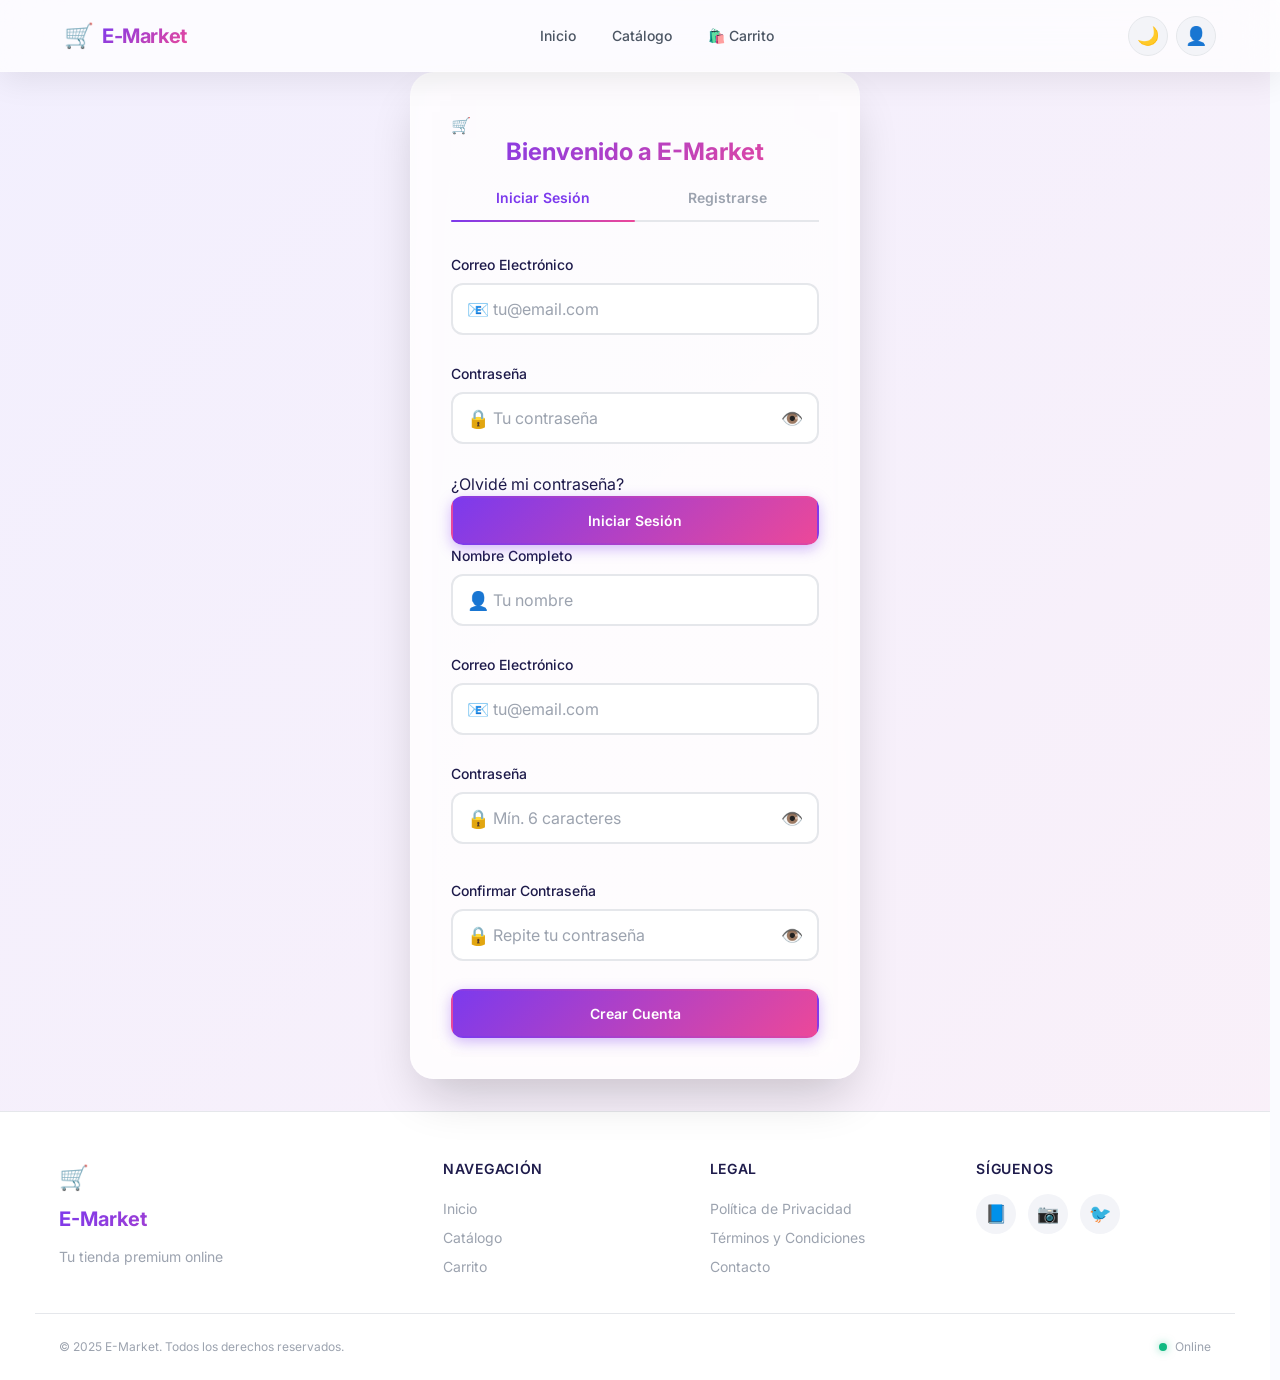
==== pages/admin-dashboard.html @ 81a41d8e "primer commit" ====
<!DOCTYPE html>
<html lang="es" data-theme="light">
<head>
  <meta charset="UTF-8">
  <meta name="viewport" content="width=device-width, initial-scale=1.0">
  <meta name="color-scheme" content="light dark">
  <title>Dashboard — Admin E-Market</title>
  <meta name="description" content="Panel de administración E-Market">
  <link rel="preconnect" href="https://fonts.googleapis.com">
  <link rel="preconnect" href="https://fonts.gstatic.com" crossorigin>
  <link href="https://fonts.googleapis.com/css2?family=Inter:wght@400;500;600;700&display=swap" rel="stylesheet">
  <link rel="stylesheet" href="../css/variables.css">
  <link rel="stylesheet" href="../css/reset.css">
  <link rel="stylesheet" href="../css/layout.css">
  <link rel="stylesheet" href="../css/components.css">
  <link rel="stylesheet" href="../css/pages.css">
  <script>
    {
      const t = localStorage.getItem('emarket_theme');
      if (t) document.documentElement.setAttribute('data-theme', t);
      else if (window.matchMedia('(prefers-color-scheme: dark)').matches)
        document.documentElement.setAttribute('data-theme', 'dark');
    }
  </script>
</head>
<body>
  <div class="admin-layout">
    <!-- Sidebar -->
    <aside class="admin-sidebar" id="admin-sidebar">
      <div class="admin-sidebar-brand">
        <a href="../index.html">
          <span class="brand-icon">🛒</span>
          <span class="brand-text">E-Market</span>
        </a>
        <span class="badge badge-admin">Admin</span>
      </div>
      <nav class="admin-nav">
        <a href="admin-dashboard.html" class="admin-nav-link admin-nav-active" id="nav-dashboard">
          📊 <span>Dashboard</span>
        </a>
        <a href="admin-products.html" class="admin-nav-link" id="nav-products">
          📦 <span>Productos</span>
        </a>
        <a href="admin-sales.html" class="admin-nav-link" id="nav-sales">
          💰 <span>Ventas</span>
        </a>
      </nav>
      <div class="admin-sidebar-footer">
        <a href="../index.html" class="admin-nav-link">🏠 <span>Ir a Tienda</span></a>
        <button class="admin-nav-link" id="admin-logout">🚪 <span>Cerrar Sesión</span></button>
      </div>
    </aside>

    <!-- Main -->
    <main class="admin-main">
      <header class="admin-header">
        <button class="mobile-menu-btn" id="admin-menu-btn">☰</button>
        <h1 class="admin-title">Dashboard</h1>
        <div class="admin-user">
          <span id="admin-name"></span>
          <button class="theme-toggle" id="theme-toggle"><span class="theme-icon">🌙</span></button>
        </div>
      </header>

      <div class="admin-content">
        <!-- Metrics Grid -->
        <div class="admin-grid animate-fade-in">
          <div class="admin-card admin-card-purple">
            <div class="admin-card-icon">💰</div>
            <div class="admin-card-value" id="metric-revenue">$0.00</div>
            <div class="admin-card-label">Total Ingresos</div>
          </div>
          <div class="admin-card admin-card-pink">
            <div class="admin-card-icon">📦</div>
            <div class="admin-card-value" id="metric-products">0</div>
            <div class="admin-card-label">Total Productos</div>
          </div>
          <div class="admin-card admin-card-cyan">
            <div class="admin-card-icon">👥</div>
            <div class="admin-card-value" id="metric-users">0</div>
            <div class="admin-card-label">Usuarios Registrados</div>
          </div>
          <div class="admin-card admin-card-green">
            <div class="admin-card-icon">🟢</div>
            <div class="admin-card-value" id="metric-active">0</div>
            <div class="admin-card-label">Usuarios Activos</div>
          </div>
        </div>

        <!-- Charts -->
        <div class="admin-charts animate-slide-up stagger-2">
          <div class="card chart-container">
            <h3>🏆 Top 3 Productos Más Vendidos</h3>
            <canvas id="top-products-chart" width="500" height="300"></canvas>
            <p class="chart-empty" id="chart-empty-1" style="display:none">No hay ventas registradas aún</p>
          </div>
          <div class="card chart-container">
            <h3>📊 Ventas por Estado</h3>
            <canvas id="sales-status-chart" width="500" height="300"></canvas>
            <p class="chart-empty" id="chart-empty-2" style="display:none">No hay ventas registradas aún</p>
          </div>
        </div>

        <!-- Recent Orders -->
        <div class="card animate-slide-up stagger-3" style="margin-top:1.5rem">
          <h3 style="margin-bottom:1rem">📋 Últimas Órdenes</h3>
          <div class="table-container">
            <table class="table" id="recent-orders-table">
              <thead>
                <tr>
                  <th>ID Orden</th>
                  <th>Cliente</th>
                  <th>Fecha</th>
                  <th>Total</th>
                  <th>Estado</th>
                </tr>
              </thead>
              <tbody id="recent-orders-body">
              </tbody>
            </table>
          </div>
          <p class="empty-state" id="no-orders" style="display:none">No hay órdenes registradas</p>
        </div>
      </div>
    </main>
  </div>

  <div class="toast-container" id="toast-container"></div>

  <script type="module">
    import { protectRoute, getCurrentUser, logout } from '../js/auth.js';
    import { initTheme } from '../js/theme.js';
    import { Store } from '../js/store.js';
    import { getSalesMetrics, getTopProducts, renderBarChart } from '../js/admin.js';
    import { formatCurrency, formatDate } from '../js/utils.js';

    protectRoute('admin');
    initTheme();

    const user = getCurrentUser();
    document.getElementById('admin-name').textContent = user?.name || 'Admin';

    // Logout
    document.getElementById('admin-logout').addEventListener('click', () => {
      logout();
      window.location.href = '../index.html';
    });

    // Mobile sidebar toggle
    document.getElementById('admin-menu-btn').addEventListener('click', () => {
      document.getElementById('admin-sidebar').classList.toggle('sidebar-open');
    });

    // Load metrics
    const metrics = getSalesMetrics();
    document.getElementById('metric-revenue').textContent = formatCurrency(metrics.totalRevenue);
    document.getElementById('metric-products').textContent = metrics.totalProducts;
    document.getElementById('metric-users').textContent = metrics.totalUsers;
    document.getElementById('metric-active').textContent = metrics.activeUsers;

    // Charts
    const topProducts = getTopProducts(3);
    if (topProducts.length > 0) {
      renderBarChart('top-products-chart',
        topProducts.map((p, i) => ({
          label: p.title ? p.title.substring(0, 18) + '...' : 'Producto',
          value: p.quantity || 0,
          color: ['#7c3aed', '#ec4899', '#06b6d4'][i] || '#7c3aed'
        })),
        { title: 'Unidades Vendidas' }
      );
    } else {
      document.getElementById('top-products-chart').style.display = 'none';
      document.getElementById('chart-empty-1').style.display = 'block';
    }

    // Sales by status chart
    const orders = Store.getOrders();
    if (orders.length > 0) {
      const statusCounts = { Pendiente: 0, Enviado: 0, Entregado: 0 };
      orders.forEach(o => { if (statusCounts[o.status] !== undefined) statusCounts[o.status]++; });
      renderBarChart('sales-status-chart',
        [
          { label: 'Pendiente', value: statusCounts.Pendiente, color: '#f59e0b' },
          { label: 'Enviado', value: statusCounts.Enviado, color: '#06b6d4' },
          { label: 'Entregado', value: statusCounts.Entregado, color: '#10b981' }
        ],
        { title: 'Cantidad de Órdenes' }
      );
    } else {
      document.getElementById('sales-status-chart').style.display = 'none';
      document.getElementById('chart-empty-2').style.display = 'block';
    }

    // Recent orders table
    const recentOrders = [...orders].sort((a, b) => new Date(b.createdAt) - new Date(a.createdAt)).slice(0, 5);
    const tbody = document.getElementById('recent-orders-body');

    if (recentOrders.length === 0) {
      document.getElementById('recent-orders-table').style.display = 'none';
      document.getElementById('no-orders').style.display = 'block';
    } else {
      tbody.innerHTML = recentOrders.map(order => {
        const statusClass = order.status === 'Pendiente' ? 'badge-warning' :
                           order.status === 'Enviado' ? 'badge-info' : 'badge-success';
        return `<tr>
          <td>#${(order.id || '').substring(0, 8).toUpperCase()}</td>
          <td>${order.userName || order.userEmail || 'Cliente'}</td>
          <td>${formatDate(order.createdAt)}</td>
          <td>${formatCurrency(order.total)}</td>
          <td><span class="badge ${statusClass}">${order.status}</span></td>
        </tr>`;
      }).join('');
    }
  </script>
</body>
</html>
---- css/variables.css ----
/* ============================================================
   E-Market Design Tokens — variables.css
   All design tokens live here. Every color, spacing, shadow,
   and animation value is a CSS custom property so themes and
   component styles stay in sync effortlessly.
   ============================================================ */

/* ----------------------------------------------------------
   Light Theme (default)
   ---------------------------------------------------------- */
:root {
  /* — Brand Colors ---------------------------------------- */
  --color-primary:          #7c3aed;
  --color-primary-light:    #8b5cf6;
  --color-primary-dark:     #6d28d9;
  --color-primary-50:       #f5f3ff;
  --color-primary-100:      #ede9fe;
  --color-primary-200:      #ddd6fe;
  --color-primary-rgb:      124, 58, 237;

  --color-secondary:        #ec4899;
  --color-secondary-light:  #f472b6;
  --color-secondary-dark:   #db2777;
  --color-secondary-rgb:    236, 72, 153;

  --color-accent:           #06b6d4;
  --color-accent-light:     #22d3ee;
  --color-accent-dark:      #0891b2;
  --color-accent-rgb:       6, 182, 212;

  /* — Semantic Colors ------------------------------------- */
  --color-success:          #10b981;
  --color-success-light:    #34d399;
  --color-success-rgb:      16, 185, 129;

  --color-warning:          #f59e0b;
  --color-warning-light:    #fbbf24;
  --color-warning-rgb:      245, 158, 11;

  --color-danger:           #f43f5e;
  --color-danger-light:     #fb7185;
  --color-danger-rgb:       244, 63, 94;

  /* — Surface / Background -------------------------------- */
  --color-bg:               #fafbff;
  --color-surface:          #ffffff;
  --color-surface-secondary:#f3f4f8;
  --color-surface-hover:    #f0edff;
  --color-surface-rgb:      255, 255, 255;

  /* — Text ------------------------------------------------ */
  --color-text:             #1e1b4b;
  --color-text-secondary:   #4b5563;
  --color-text-muted:       #9ca3af;
  --color-text-inverse:     #f1f0ff;
  --color-text-rgb:         30, 27, 75;

  /* — Borders --------------------------------------------- */
  --color-border:           #e5e7eb;
  --color-border-light:     #f3f4f6;
  --color-border-focus:     var(--color-primary);

  /* — Gradients ------------------------------------------- */
  --gradient-primary:       linear-gradient(135deg, #7c3aed 0%, #ec4899 100%);
  --gradient-primary-hover: linear-gradient(135deg, #6d28d9 0%, #db2777 100%);
  --gradient-accent:        linear-gradient(135deg, #06b6d4 0%, #7c3aed 100%);
  --gradient-warm:          linear-gradient(135deg, #ec4899 0%, #f97316 100%);
  --gradient-hero:          linear-gradient(135deg, #1e1b4b 0%, #4c1d95 40%, #7c3aed 100%);
  --gradient-subtle:        linear-gradient(135deg, rgba(124,58,237,.06) 0%, rgba(236,72,153,.06) 100%);
  --gradient-surface:       linear-gradient(180deg, var(--color-bg) 0%, var(--color-surface) 100%);

  /* — Typography Scale ------------------------------------ */
  --font-family:            'Inter', system-ui, -apple-system, BlinkMacSystemFont, 'Segoe UI', Roboto, sans-serif;
  --font-xs:                0.75rem;    /* 12px */
  --font-sm:                0.875rem;   /* 14px */
  --font-base:              1rem;       /* 16px */
  --font-lg:                1.125rem;   /* 18px */
  --font-xl:                1.25rem;    /* 20px */
  --font-2xl:               1.5rem;     /* 24px */
  --font-3xl:               1.875rem;   /* 30px */
  --font-4xl:               2.25rem;    /* 36px */
  --font-5xl:               3rem;       /* 48px */

  --line-height-tight:      1.25;
  --line-height-normal:     1.5;
  --line-height-relaxed:    1.75;

  --font-weight-regular:    400;
  --font-weight-medium:     500;
  --font-weight-semibold:   600;
  --font-weight-bold:       700;

  /* — Spacing Scale --------------------------------------- */
  --space-1:   0.25rem;   /*  4px */
  --space-2:   0.5rem;    /*  8px */
  --space-3:   0.75rem;   /* 12px */
  --space-4:   1rem;      /* 16px */
  --space-5:   1.25rem;   /* 20px */
  --space-6:   1.5rem;    /* 24px */
  --space-8:   2rem;      /* 32px */
  --space-10:  2.5rem;    /* 40px */
  --space-12:  3rem;      /* 48px */
  --space-14:  3.5rem;    /* 56px */
  --space-16:  4rem;      /* 64px */
  --space-20:  5rem;      /* 80px */
  --space-24:  6rem;      /* 96px */

  /* — Border Radius --------------------------------------- */
  --radius-sm:    0.375rem;   /*  6px */
  --radius-md:    0.5rem;     /*  8px */
  --radius-lg:    0.75rem;    /* 12px */
  --radius-xl:    1rem;       /* 16px */
  --radius-2xl:   1.5rem;     /* 24px */
  --radius-full:  9999px;

  /* — Shadows --------------------------------------------- */
  --shadow-sm:    0 1px 2px rgba(0, 0, 0, .05);
  --shadow-md:    0 4px 6px -1px rgba(0, 0, 0, .07), 0 2px 4px -2px rgba(0, 0, 0, .05);
  --shadow-lg:    0 10px 15px -3px rgba(0, 0, 0, .08), 0 4px 6px -4px rgba(0, 0, 0, .04);
  --shadow-xl:    0 20px 25px -5px rgba(0, 0, 0, .1), 0 8px 10px -6px rgba(0, 0, 0, .04);
  --shadow-2xl:   0 25px 50px -12px rgba(0, 0, 0, .2);
  --shadow-glow-primary:   0 0 20px rgba(var(--color-primary-rgb), .35), 0 0 60px rgba(var(--color-primary-rgb), .15);
  --shadow-glow-secondary: 0 0 20px rgba(var(--color-secondary-rgb), .35), 0 0 60px rgba(var(--color-secondary-rgb), .15);
  --shadow-glow-accent:    0 0 20px rgba(var(--color-accent-rgb), .35);

  /* — Transitions ----------------------------------------- */
  --transition-fast:   150ms cubic-bezier(.4, 0, .2, 1);
  --transition-normal: 300ms cubic-bezier(.4, 0, .2, 1);
  --transition-slow:   500ms cubic-bezier(.4, 0, .2, 1);
  --transition-bounce: 500ms cubic-bezier(.34, 1.56, .64, 1);

  /* — Z-Index Scale --------------------------------------- */
  --z-base:       1;
  --z-dropdown:   100;
  --z-sticky:     200;
  --z-navbar:     300;
  --z-overlay:    400;
  --z-modal:      500;
  --z-toast:      600;
  --z-tooltip:    700;

  /* — Glassmorphism --------------------------------------- */
  --glass-blur:         12px;
  --glass-blur-heavy:   24px;
  --glass-bg:           rgba(255, 255, 255, .72);
  --glass-bg-heavy:     rgba(255, 255, 255, .85);
  --glass-border:       rgba(255, 255, 255, .3);
  --glass-shadow:       0 8px 32px rgba(0, 0, 0, .08);

  /* — Misc ------------------------------------------------ */
  --navbar-height:      72px;
  --sidebar-width:      260px;
  --content-max-width:  1200px;
}

/* ----------------------------------------------------------
   Dark Theme
   ---------------------------------------------------------- */
[data-theme='dark'] {
  /* — Brand Colors ---------------------------------------- */
  --color-primary:          #a78bfa;
  --color-primary-light:    #c4b5fd;
  --color-primary-dark:     #8b5cf6;
  --color-primary-50:       #1a1432;
  --color-primary-100:      #221a4a;
  --color-primary-200:      #2e2260;
  --color-primary-rgb:      167, 139, 250;

  --color-secondary:        #f472b6;
  --color-secondary-light:  #f9a8d4;
  --color-secondary-dark:   #ec4899;
  --color-secondary-rgb:    244, 114, 182;

  --color-accent:           #22d3ee;
  --color-accent-light:     #67e8f9;
  --color-accent-dark:      #06b6d4;
  --color-accent-rgb:       34, 211, 238;

  /* — Semantic Colors ------------------------------------- */
  --color-success:          #34d399;
  --color-success-light:    #6ee7b7;
  --color-success-rgb:      52, 211, 153;

  --color-warning:          #fbbf24;
  --color-warning-light:    #fcd34d;
  --color-warning-rgb:      251, 191, 36;

  --color-danger:           #fb7185;
  --color-danger-light:     #fda4af;
  --color-danger-rgb:       251, 113, 133;

  /* — Surface / Background -------------------------------- */
  --color-bg:               #0f0b1a;
  --color-surface:          #1a1432;
  --color-surface-secondary:#221a4a;
  --color-surface-hover:    #2e2260;
  --color-surface-rgb:      26, 20, 50;

  /* — Text ------------------------------------------------ */
  --color-text:             #f1f0ff;
  --color-text-secondary:   #c4b5fd;
  --color-text-muted:       #7c73a8;
  --color-text-inverse:     #1e1b4b;
  --color-text-rgb:         241, 240, 255;

  /* — Borders --------------------------------------------- */
  --color-border:           #2e2260;
  --color-border-light:     #221a4a;
  --color-border-focus:     var(--color-primary);

  /* — Gradients ------------------------------------------- */
  --gradient-hero:          linear-gradient(135deg, #0f0b1a 0%, #1a1432 40%, #4c1d95 100%);
  --gradient-subtle:        linear-gradient(135deg, rgba(167,139,250,.08) 0%, rgba(244,114,182,.08) 100%);
  --gradient-surface:       linear-gradient(180deg, var(--color-bg) 0%, var(--color-surface) 100%);

  /* — Shadows --------------------------------------------- */
  --shadow-sm:    0 1px 2px rgba(0, 0, 0, .3);
  --shadow-md:    0 4px 6px -1px rgba(0, 0, 0, .4), 0 2px 4px -2px rgba(0, 0, 0, .3);
  --shadow-lg:    0 10px 15px -3px rgba(0, 0, 0, .45), 0 4px 6px -4px rgba(0, 0, 0, .3);
  --shadow-xl:    0 20px 25px -5px rgba(0, 0, 0, .5), 0 8px 10px -6px rgba(0, 0, 0, .3);
  --shadow-2xl:   0 25px 50px -12px rgba(0, 0, 0, .6);

  /* — Glassmorphism --------------------------------------- */
  --glass-blur:         14px;
  --glass-blur-heavy:   28px;
  --glass-bg:           rgba(26, 20, 50, .72);
  --glass-bg-heavy:     rgba(26, 20, 50, .88);
  --glass-border:       rgba(167, 139, 250, .15);
  --glass-shadow:       0 8px 32px rgba(0, 0, 0, .35);
}
---- css/layout.css ----
/* ============================================================
   E-Market Layout Utilities — layout.css
   Containers, grids, flexbox helpers, sections, visibility
   utilities, and responsive breakpoints.
   ============================================================ */

/* ----------------------------------------------------------
   Container
   ---------------------------------------------------------- */
.container {
  width: 100%;
  max-width: var(--content-max-width);
  margin-inline: auto;
  padding-inline: var(--space-6);
}

.container-sm {
  max-width: 720px;
}

.container-lg {
  max-width: 1400px;
}

/* ----------------------------------------------------------
   Page Content (pushes footer down)
   ---------------------------------------------------------- */
.page-content {
  min-height: calc(100vh - var(--navbar-height));
  padding-top: var(--navbar-height);
}

/* ----------------------------------------------------------
   Section
   ---------------------------------------------------------- */
.section {
  padding-block: var(--space-16);
}

.section-sm {
  padding-block: var(--space-10);
}

.section-lg {
  padding-block: var(--space-24);
}

/* ----------------------------------------------------------
   Grid System
   ---------------------------------------------------------- */
.grid {
  display: grid;
  gap: var(--space-6);
}

.grid-2 {
  display: grid;
  grid-template-columns: repeat(2, 1fr);
  gap: var(--space-6);
}

.grid-3 {
  display: grid;
  grid-template-columns: repeat(3, 1fr);
  gap: var(--space-6);
}

.grid-4 {
  display: grid;
  grid-template-columns: repeat(4, 1fr);
  gap: var(--space-6);
}

/* Auto-fill grids that adapt to available space */
.grid-auto-fill {
  display: grid;
  grid-template-columns: repeat(auto-fill, minmax(280px, 1fr));
  gap: var(--space-6);
}

.grid-auto-fit {
  display: grid;
  grid-template-columns: repeat(auto-fit, minmax(280px, 1fr));
  gap: var(--space-6);
}

/* ----------------------------------------------------------
   Flexbox Helpers
   ---------------------------------------------------------- */
.flex {
  display: flex;
}

.flex-center {
  display: flex;
  align-items: center;
  justify-content: center;
}

.flex-between {
  display: flex;
  align-items: center;
  justify-content: space-between;
}

.flex-col {
  display: flex;
  flex-direction: column;
}

.flex-col-center {
  display: flex;
  flex-direction: column;
  align-items: center;
  justify-content: center;
}

.flex-wrap {
  display: flex;
  flex-wrap: wrap;
}

.flex-1 {
  flex: 1;
}

.items-center {
  align-items: center;
}

.items-start {
  align-items: flex-start;
}

.items-end {
  align-items: flex-end;
}

.justify-center {
  justify-content: center;
}

.justify-end {
  justify-content: flex-end;
}

.gap-1 { gap: var(--space-1); }
.gap-2 { gap: var(--space-2); }
.gap-3 { gap: var(--space-3); }
.gap-4 { gap: var(--space-4); }
.gap-6 { gap: var(--space-6); }
.gap-8 { gap: var(--space-8); }

/* ----------------------------------------------------------
   Text Utilities
   ---------------------------------------------------------- */
.text-center   { text-align: center; }
.text-left     { text-align: left; }
.text-right    { text-align: right; }

/* ----------------------------------------------------------
   Spacing Utilities
   ---------------------------------------------------------- */
.mt-4  { margin-top: var(--space-4); }
.mt-6  { margin-top: var(--space-6); }
.mt-8  { margin-top: var(--space-8); }
.mb-4  { margin-bottom: var(--space-4); }
.mb-6  { margin-bottom: var(--space-6); }
.mb-8  { margin-bottom: var(--space-8); }

.p-4   { padding: var(--space-4); }
.p-6   { padding: var(--space-6); }
.p-8   { padding: var(--space-8); }

/* ----------------------------------------------------------
   Width Utilities
   ---------------------------------------------------------- */
.w-full  { width: 100%; }
.mx-auto { margin-inline: auto; }

/* ----------------------------------------------------------
   Visibility
   ---------------------------------------------------------- */
.hidden {
  display: none !important;
}

.sr-only {
  position: absolute;
  width: 1px;
  height: 1px;
  padding: 0;
  margin: -1px;
  overflow: hidden;
  clip: rect(0, 0, 0, 0);
  white-space: nowrap;
  border: 0;
}

/* Visible only on mobile (< 640px) */
.visible-mobile {
  display: none !important;
}

/* Visible only on desktop (> 1024px) */
.visible-desktop {
  display: block;
}

/* ----------------------------------------------------------
   Responsive Breakpoints
   ---------------------------------------------------------- */

/* Tablet — max 1024px */
@media (max-width: 1024px) {
  .grid-4 {
    grid-template-columns: repeat(2, 1fr);
  }

  .grid-3 {
    grid-template-columns: repeat(2, 1fr);
  }

  .section {
    padding-block: var(--space-12);
  }

  .section-lg {
    padding-block: var(--space-16);
  }

  .visible-desktop {
    display: none !important;
  }
}

/* Mobile — max 640px */
@media (max-width: 640px) {
  .container {
    padding-inline: var(--space-4);
  }

  .grid-2,
  .grid-3,
  .grid-4 {
    grid-template-columns: 1fr;
  }

  .grid-auto-fill,
  .grid-auto-fit {
    grid-template-columns: 1fr;
  }

  .section {
    padding-block: var(--space-8);
  }

  .section-sm {
    padding-block: var(--space-6);
  }

  .section-lg {
    padding-block: var(--space-12);
  }

  .visible-mobile {
    display: block !important;
  }

  /* Stack flex-between on small screens when needed */
  .flex-between-mobile-stack {
    flex-direction: column;
    gap: var(--space-4);
  }
}
---- css/components.css ----
/* ============================================================
   E-Market Component Library — components.css
   Every reusable UI component lives here: navbar, buttons,
   cards, forms, modals, toasts, badges, animations, etc.
   ============================================================ */

/* ==========================================================
   KEYFRAME ANIMATIONS
   ========================================================== */
@keyframes fadeIn {
  from { opacity: 0; }
  to   { opacity: 1; }
}

@keyframes fadeOut {
  from { opacity: 1; }
  to   { opacity: 0; }
}

@keyframes slideUp {
  from { opacity: 0; transform: translateY(24px); }
  to   { opacity: 1; transform: translateY(0); }
}

@keyframes slideDown {
  from { opacity: 0; transform: translateY(-24px); }
  to   { opacity: 1; transform: translateY(0); }
}

@keyframes slideRight {
  from { opacity: 0; transform: translateX(-24px); }
  to   { opacity: 1; transform: translateX(0); }
}

@keyframes slideLeft {
  from { opacity: 0; transform: translateX(24px); }
  to   { opacity: 1; transform: translateX(0); }
}

@keyframes scaleIn {
  from { opacity: 0; transform: scale(.92); }
  to   { opacity: 1; transform: scale(1); }
}

@keyframes pulse {
  0%, 100% { transform: scale(1); }
  50%      { transform: scale(1.05); }
}

@keyframes shimmer {
  0%   { background-position: -200% 0; }
  100% { background-position: 200% 0; }
}

@keyframes float {
  0%, 100% { transform: translateY(0); }
  50%      { transform: translateY(-10px); }
}

@keyframes glow {
  0%, 100% { box-shadow: 0 0 8px rgba(var(--color-primary-rgb), .3); }
  50%      { box-shadow: 0 0 24px rgba(var(--color-primary-rgb), .6); }
}

@keyframes badgePulse {
  0%   { transform: scale(1); }
  50%  { transform: scale(1.25); }
  100% { transform: scale(1); }
}

@keyframes spin {
  to { transform: rotate(360deg); }
}

@keyframes slideInRight {
  from { opacity: 0; transform: translateX(100%); }
  to   { opacity: 1; transform: translateX(0); }
}

@keyframes slideOutRight {
  from { opacity: 1; transform: translateX(0); }
  to   { opacity: 0; transform: translateX(100%); }
}

@keyframes progressBar {
  from { width: 100%; }
  to   { width: 0%; }
}

/* — Animation Utility Classes ----------------------------- */
.animate-fade-in   { animation: fadeIn var(--transition-normal) both; }
.animate-slide-up  { animation: slideUp var(--transition-normal) both; }
.animate-slide-right { animation: slideRight var(--transition-normal) both; }
.animate-slide-down { animation: slideDown var(--transition-normal) both; }
.animate-scale-in  { animation: scaleIn var(--transition-normal) both; }
.animate-pulse     { animation: pulse 2s ease-in-out infinite; }
.animate-float     { animation: float 3s ease-in-out infinite; }
.animate-glow      { animation: glow 2s ease-in-out infinite; }
.animate-spin      { animation: spin 1s linear infinite; }

/* — Staggered Entrance ------------------------------------ */
.stagger-1 { animation-delay: 50ms; }
.stagger-2 { animation-delay: 100ms; }
.stagger-3 { animation-delay: 150ms; }
.stagger-4 { animation-delay: 200ms; }
.stagger-5 { animation-delay: 250ms; }
.stagger-6 { animation-delay: 300ms; }
.stagger-7 { animation-delay: 350ms; }
.stagger-8 { animation-delay: 400ms; }


/* ==========================================================
   NAVBAR
   ========================================================== */
.navbar {
  position: fixed;
  top: 0;
  left: 0;
  right: 0;
  height: var(--navbar-height);
  z-index: var(--z-navbar);
  background: var(--glass-bg);
  backdrop-filter: blur(var(--glass-blur-heavy));
  -webkit-backdrop-filter: blur(var(--glass-blur-heavy));
  border-bottom: 1px solid var(--glass-border);
  box-shadow: var(--glass-shadow);
  transition: background var(--transition-normal),
              box-shadow var(--transition-normal);
}

.navbar-container {
  display: flex;
  align-items: center;
  justify-content: space-between;
  max-width: var(--content-max-width);
  margin-inline: auto;
  padding-inline: var(--space-6);
  height: 100%;
}

/* — Brand ------------------------------------------------- */
.navbar-brand {
  display: flex;
  align-items: center;
  gap: var(--space-2);
  font-weight: var(--font-weight-bold);
  font-size: var(--font-xl);
  text-decoration: none;
  flex-shrink: 0;
}

.navbar-brand .brand-icon {
  font-size: var(--font-2xl);
}

.navbar-brand .brand-text {
  background: var(--gradient-primary);
  -webkit-background-clip: text;
  background-clip: text;
  -webkit-text-fill-color: transparent;
  letter-spacing: -0.02em;
}

/* — Nav Links --------------------------------------------- */
.navbar-nav {
  display: flex;
  align-items: center;
  gap: var(--space-1);
}

.nav-link {
  position: relative;
  padding: var(--space-2) var(--space-4);
  font-size: var(--font-sm);
  font-weight: var(--font-weight-medium);
  color: var(--color-text-secondary);
  border-radius: var(--radius-lg);
  transition: color var(--transition-fast),
              background var(--transition-fast);
}

.nav-link:hover,
.nav-link.active {
  color: var(--color-primary);
  background: rgba(var(--color-primary-rgb), .08);
}

/* Animated underline on hover */
.nav-link::after {
  content: '';
  position: absolute;
  bottom: 2px;
  left: var(--space-4);
  right: var(--space-4);
  height: 2px;
  background: var(--gradient-primary);
  border-radius: var(--radius-full);
  transform: scaleX(0);
  transform-origin: left center;
  transition: transform var(--transition-normal);
}

.nav-link:hover::after,
.nav-link.active::after {
  transform: scaleX(1);
}

/* Cart link with badge */
.nav-cart {
  display: flex;
  align-items: center;
  gap: var(--space-2);
}

.cart-badge {
  display: inline-flex;
  align-items: center;
  justify-content: center;
  min-width: 20px;
  height: 20px;
  padding: 0 var(--space-1);
  font-size: 11px;
  font-weight: var(--font-weight-bold);
  color: #fff;
  background: var(--gradient-primary);
  border-radius: var(--radius-full);
  line-height: 1;
}

.cart-badge.pulse {
  animation: badgePulse 400ms ease-in-out;
}

/* — Navbar Actions ---------------------------------------- */
.navbar-actions {
  display: flex;
  align-items: center;
  gap: var(--space-2);
}

/* Theme Toggle */
.theme-toggle {
  display: flex;
  align-items: center;
  justify-content: center;
  width: 40px;
  height: 40px;
  border-radius: var(--radius-full);
  background: var(--color-surface-secondary);
  border: 1px solid var(--color-border);
  cursor: pointer;
  transition: background var(--transition-fast),
              transform var(--transition-fast),
              box-shadow var(--transition-fast);
}

.theme-toggle:hover {
  background: rgba(var(--color-primary-rgb), .12);
  transform: rotate(15deg);
  box-shadow: var(--shadow-glow-primary);
}

.theme-icon {
  font-size: var(--font-lg);
  line-height: 1;
  transition: transform var(--transition-normal);
}

[data-theme='dark'] .theme-icon {
  transform: rotate(360deg);
}

/* User Menu */
.user-menu {
  position: relative;
}

.user-menu-btn {
  display: flex;
  align-items: center;
  justify-content: center;
  width: 40px;
  height: 40px;
  border-radius: var(--radius-full);
  background: var(--color-surface-secondary);
  border: 1px solid var(--color-border);
  cursor: pointer;
  font-size: var(--font-lg);
  transition: background var(--transition-fast),
              box-shadow var(--transition-fast);
}

.user-menu-btn:hover {
  background: rgba(var(--color-primary-rgb), .12);
  box-shadow: var(--shadow-md);
}

.user-dropdown {
  position: absolute;
  top: calc(100% + var(--space-2));
  right: 0;
  min-width: 220px;
  background: var(--glass-bg-heavy);
  backdrop-filter: blur(var(--glass-blur-heavy));
  -webkit-backdrop-filter: blur(var(--glass-blur-heavy));
  border: 1px solid var(--glass-border);
  border-radius: var(--radius-xl);
  box-shadow: var(--shadow-xl);
  padding: var(--space-2);
  opacity: 0;
  visibility: hidden;
  transform: translateY(-8px) scale(.96);
  transition: opacity var(--transition-fast),
              transform var(--transition-fast),
              visibility var(--transition-fast);
  z-index: var(--z-dropdown);
}

.user-dropdown.open {
  opacity: 1;
  visibility: visible;
  transform: translateY(0) scale(1);
}

.user-dropdown a,
.user-dropdown button {
  display: flex;
  align-items: center;
  gap: var(--space-3);
  width: 100%;
  padding: var(--space-3) var(--space-4);
  font-size: var(--font-sm);
  font-weight: var(--font-weight-medium);
  color: var(--color-text);
  border-radius: var(--radius-md);
  transition: background var(--transition-fast);
  text-align: left;
  cursor: pointer;
}

.user-dropdown a:hover,
.user-dropdown button:hover {
  background: rgba(var(--color-primary-rgb), .1);
  color: var(--color-primary);
}

.user-dropdown .dropdown-divider {
  height: 1px;
  background: var(--color-border);
  margin: var(--space-2) var(--space-4);
}

/* — Mobile Menu Button ------------------------------------ */
.mobile-menu-btn {
  display: none;
  align-items: center;
  justify-content: center;
  width: 40px;
  height: 40px;
  font-size: var(--font-xl);
  border-radius: var(--radius-lg);
  background: transparent;
  cursor: pointer;
  transition: background var(--transition-fast);
}

.mobile-menu-btn:hover {
  background: rgba(var(--color-primary-rgb), .1);
}

/* — Mobile Nav Overlay ------------------------------------ */
.mobile-nav-overlay {
  position: fixed;
  inset: 0;
  background: rgba(0, 0, 0, .5);
  z-index: var(--z-overlay);
  opacity: 0;
  visibility: hidden;
  transition: opacity var(--transition-normal),
              visibility var(--transition-normal);
}

.mobile-nav-overlay.open {
  opacity: 1;
  visibility: visible;
}

.mobile-nav-panel {
  position: fixed;
  top: 0;
  right: 0;
  width: 300px;
  max-width: 85vw;
  height: 100vh;
  background: var(--glass-bg-heavy);
  backdrop-filter: blur(var(--glass-blur-heavy));
  -webkit-backdrop-filter: blur(var(--glass-blur-heavy));
  border-left: 1px solid var(--glass-border);
  z-index: calc(var(--z-overlay) + 1);
  padding: var(--space-8) var(--space-6);
  display: flex;
  flex-direction: column;
  gap: var(--space-2);
  transform: translateX(100%);
  transition: transform var(--transition-normal);
}

.mobile-nav-panel.open {
  transform: translateX(0);
}

.mobile-nav-panel .nav-link {
  padding: var(--space-4);
  font-size: var(--font-lg);
  border-radius: var(--radius-lg);
}

.mobile-nav-close {
  align-self: flex-end;
  width: 40px;
  height: 40px;
  display: flex;
  align-items: center;
  justify-content: center;
  font-size: var(--font-xl);
  border-radius: var(--radius-full);
  background: var(--color-surface-secondary);
  cursor: pointer;
  margin-bottom: var(--space-4);
  transition: background var(--transition-fast);
}

.mobile-nav-close:hover {
  background: rgba(var(--color-danger-rgb), .15);
  color: var(--color-danger);
}

@media (max-width: 768px) {
  .navbar-nav {
    display: none;
  }
  .mobile-menu-btn {
    display: flex;
  }
}


/* ==========================================================
   BUTTONS
   ========================================================== */
.btn {
  display: inline-flex;
  align-items: center;
  justify-content: center;
  gap: var(--space-2);
  padding: var(--space-3) var(--space-6);
  font-size: var(--font-sm);
  font-weight: var(--font-weight-semibold);
  line-height: 1.5;
  border-radius: var(--radius-lg);
  border: 2px solid transparent;
  cursor: pointer;
  user-select: none;
  white-space: nowrap;
  text-decoration: none;
  transition: all var(--transition-fast);
  position: relative;
  overflow: hidden;
}

.btn:active {
  transform: scale(.97);
}

.btn:disabled {
  opacity: .5;
  cursor: not-allowed;
  transform: none;
}

/* Primary — Gradient */
.btn-primary {
  background: var(--gradient-primary);
  color: #fff;
  border-color: transparent;
  box-shadow: 0 4px 14px rgba(var(--color-primary-rgb), .35);
}

.btn-primary:hover:not(:disabled) {
  background: var(--gradient-primary-hover);
  box-shadow: var(--shadow-glow-primary);
  transform: translateY(-1px);
}

.btn-primary:active:not(:disabled) {
  transform: translateY(0) scale(.97);
}

/* Secondary — Outlined */
.btn-secondary {
  background: transparent;
  color: var(--color-primary);
  border-color: var(--color-primary);
}

.btn-secondary:hover:not(:disabled) {
  background: rgba(var(--color-primary-rgb), .1);
  box-shadow: var(--shadow-glow-primary);
  transform: translateY(-1px);
}

/* Accent — Cyan to Violet */
.btn-accent {
  background: var(--gradient-accent);
  color: #fff;
  border-color: transparent;
  box-shadow: 0 4px 14px rgba(var(--color-accent-rgb), .35);
}

.btn-accent:hover:not(:disabled) {
  box-shadow: var(--shadow-glow-accent);
  transform: translateY(-1px);
}

/* Danger */
.btn-danger {
  background: var(--color-danger);
  color: #fff;
  border-color: transparent;
  box-shadow: 0 4px 14px rgba(var(--color-danger-rgb), .3);
}

.btn-danger:hover:not(:disabled) {
  background: var(--color-danger-light);
  transform: translateY(-1px);
}

/* Ghost (subtle) */
.btn-ghost {
  background: transparent;
  color: var(--color-text-secondary);
  border-color: transparent;
}

.btn-ghost:hover:not(:disabled) {
  background: var(--color-surface-secondary);
  color: var(--color-text);
}

/* Size variants */
.btn-sm {
  padding: var(--space-2) var(--space-4);
  font-size: var(--font-xs);
  border-radius: var(--radius-md);
}

.btn-lg {
  padding: var(--space-4) var(--space-8);
  font-size: var(--font-lg);
  border-radius: var(--radius-xl);
}

/* Icon-only button */
.btn-icon {
  width: 40px;
  height: 40px;
  padding: 0;
  border-radius: var(--radius-full);
}

.btn-icon.btn-sm {
  width: 32px;
  height: 32px;
}

.btn-icon.btn-lg {
  width: 52px;
  height: 52px;
}

/* Full width */
.btn-block {
  width: 100%;
}

/* Loading state */
.btn-loading {
  pointer-events: none;
  opacity: .8;
}

.btn-loading::after {
  content: '';
  width: 16px;
  height: 16px;
  border: 2px solid transparent;
  border-top-color: currentColor;
  border-radius: var(--radius-full);
  animation: spin .6s linear infinite;
}


/* ==========================================================
   CARDS
   ========================================================== */
.card {
  background: var(--color-surface);
  border-radius: var(--radius-xl);
  border: 1px solid var(--color-border);
  box-shadow: var(--shadow-md);
  overflow: hidden;
  transition: transform var(--transition-normal),
              box-shadow var(--transition-normal);
}

.card:hover {
  transform: translateY(-4px);
  box-shadow: var(--shadow-xl);
}

/* Glass Card */
.card-glass {
  background: var(--glass-bg);
  backdrop-filter: blur(var(--glass-blur));
  -webkit-backdrop-filter: blur(var(--glass-blur));
  border: 1px solid var(--glass-border);
  border-radius: var(--radius-xl);
  box-shadow: var(--glass-shadow);
  overflow: hidden;
  transition: transform var(--transition-normal),
              box-shadow var(--transition-normal);
}

.card-glass:hover {
  transform: translateY(-4px);
  box-shadow: var(--shadow-xl);
}

/* Product Card */
.card-product {
  background: var(--color-surface);
  border-radius: var(--radius-xl);
  border: 1px solid var(--color-border);
  box-shadow: var(--shadow-md);
  overflow: hidden;
  display: flex;
  flex-direction: column;
  transition: transform var(--transition-normal),
              box-shadow var(--transition-normal);
  cursor: pointer;
}

.card-product:hover {
  transform: translateY(-6px);
  box-shadow: var(--shadow-xl);
}

.card-product .product-image-container {
  position: relative;
  width: 100%;
  aspect-ratio: 1;
  overflow: hidden;
  background: var(--gradient-subtle);
  display: flex;
  align-items: center;
  justify-content: center;
}

.card-product .product-image {
  width: 100%;
  height: 100%;
  object-fit: contain;
  padding: var(--space-4);
  transition: transform var(--transition-slow);
}

.card-product:hover .product-image {
  transform: scale(1.08);
}

.card-product .product-badge {
  position: absolute;
  top: var(--space-3);
  left: var(--space-3);
  z-index: 2;
}

.card-product .product-actions-overlay {
  position: absolute;
  bottom: 0;
  left: 0;
  right: 0;
  padding: var(--space-4);
  background: linear-gradient(to top, rgba(0,0,0,.4), transparent);
  display: flex;
  justify-content: center;
  gap: var(--space-2);
  opacity: 0;
  transform: translateY(8px);
  transition: opacity var(--transition-fast),
              transform var(--transition-fast);
}

.card-product:hover .product-actions-overlay {
  opacity: 1;
  transform: translateY(0);
}

.card-product .product-body {
  padding: var(--space-4) var(--space-5);
  display: flex;
  flex-direction: column;
  gap: var(--space-2);
  flex: 1;
}

.card-product .product-category {
  display: inline-block;
  padding: var(--space-1) var(--space-3);
  font-size: 11px;
  font-weight: var(--font-weight-semibold);
  text-transform: uppercase;
  letter-spacing: .05em;
  color: #fff;
  background: var(--gradient-accent);
  border-radius: var(--radius-full);
  width: fit-content;
}

.card-product .product-title {
  font-size: var(--font-base);
  font-weight: var(--font-weight-semibold);
  color: var(--color-text);
  line-height: var(--line-height-tight);
  display: -webkit-box;
  -webkit-line-clamp: 2;
  -webkit-box-orient: vertical;
  overflow: hidden;
}

.card-product .product-price {
  font-size: var(--font-xl);
  font-weight: var(--font-weight-bold);
  background: var(--gradient-primary);
  -webkit-background-clip: text;
  background-clip: text;
  -webkit-text-fill-color: transparent;
}

.card-product .product-price-original {
  font-size: var(--font-sm);
  color: var(--color-text-muted);
  text-decoration: line-through;
  -webkit-text-fill-color: var(--color-text-muted);
}

.card-product .product-rating {
  display: flex;
  align-items: center;
  gap: var(--space-2);
  font-size: var(--font-sm);
  color: var(--color-text-secondary);
}

.card-product .product-footer {
  padding: var(--space-3) var(--space-5) var(--space-5);
}


/* ==========================================================
   FORMS
   ========================================================== */
.form-group {
  display: flex;
  flex-direction: column;
  gap: var(--space-2);
  margin-bottom: var(--space-5);
}

.form-label {
  font-size: var(--font-sm);
  font-weight: var(--font-weight-medium);
  color: var(--color-text);
}

.form-label .required {
  color: var(--color-danger);
  margin-left: var(--space-1);
}

.input {
  width: 100%;
  padding: var(--space-3) var(--space-4);
  font-size: var(--font-base);
  color: var(--color-text);
  background: var(--color-surface);
  border: 2px solid var(--color-border);
  border-radius: var(--radius-lg);
  transition: border-color var(--transition-fast),
              box-shadow var(--transition-fast),
              background var(--transition-fast);
}

.input::placeholder {
  color: var(--color-text-muted);
}

.input:hover {
  border-color: var(--color-primary-200);
}

.input:focus {
  border-color: var(--color-primary);
  box-shadow: 0 0 0 3px rgba(var(--color-primary-rgb), .15);
  outline: none;
}

.input-error {
  border-color: var(--color-danger) !important;
  box-shadow: 0 0 0 3px rgba(var(--color-danger-rgb), .15) !important;
}

.form-error {
  font-size: var(--font-xs);
  color: var(--color-danger);
  display: flex;
  align-items: center;
  gap: var(--space-1);
}

.form-hint {
  font-size: var(--font-xs);
  color: var(--color-text-muted);
}

/* Input with icon */
.input-wrapper {
  position: relative;
}

.input-wrapper .input {
  padding-left: var(--space-10);
}

.input-wrapper .input-icon {
  position: absolute;
  left: var(--space-4);
  top: 50%;
  transform: translateY(-50%);
  color: var(--color-text-muted);
  pointer-events: none;
  font-size: var(--font-lg);
}

.input-wrapper .input-action {
  position: absolute;
  right: var(--space-2);
  top: 50%;
  transform: translateY(-50%);
  background: transparent;
  border: none;
  padding: var(--space-2);
  cursor: pointer;
  color: var(--color-text-muted);
  border-radius: var(--radius-md);
  transition: color var(--transition-fast);
}

.input-wrapper .input-action:hover {
  color: var(--color-primary);
}

/* Select */
.select {
  width: 100%;
  padding: var(--space-3) var(--space-4);
  padding-right: var(--space-10);
  font-size: var(--font-base);
  color: var(--color-text);
  background-color: var(--color-surface);
  background-image: url("data:image/svg+xml,%3Csvg xmlns='http://www.w3.org/2000/svg' width='12' height='12' viewBox='0 0 12 12'%3E%3Cpath fill='%239ca3af' d='M6 8L1 3h10z'/%3E%3C/svg%3E");
  background-repeat: no-repeat;
  background-position: right var(--space-4) center;
  border: 2px solid var(--color-border);
  border-radius: var(--radius-lg);
  cursor: pointer;
  appearance: none;
  -webkit-appearance: none;
  transition: border-color var(--transition-fast),
              box-shadow var(--transition-fast);
}

.select:focus {
  border-color: var(--color-primary);
  box-shadow: 0 0 0 3px rgba(var(--color-primary-rgb), .15);
  outline: none;
}

/* Checkbox & Radio */
.checkbox-wrapper,
.radio-wrapper {
  display: flex;
  align-items: center;
  gap: var(--space-3);
  cursor: pointer;
  padding: var(--space-2) 0;
}

.checkbox-wrapper input[type='checkbox'],
.radio-wrapper input[type='radio'] {
  appearance: none;
  -webkit-appearance: none;
  width: 20px;
  height: 20px;
  border: 2px solid var(--color-border);
  background: var(--color-surface);
  cursor: pointer;
  flex-shrink: 0;
  transition: all var(--transition-fast);
}

.checkbox-wrapper input[type='checkbox'] {
  border-radius: var(--radius-sm);
}

.radio-wrapper input[type='radio'] {
  border-radius: var(--radius-full);
}

.checkbox-wrapper input[type='checkbox']:checked {
  background: var(--color-primary);
  border-color: var(--color-primary);
  background-image: url("data:image/svg+xml,%3Csvg xmlns='http://www.w3.org/2000/svg' width='12' height='12' viewBox='0 0 12 12'%3E%3Cpath fill='white' d='M10 3L4.5 8.5 2 6'/%3E%3C/svg%3E");
  background-repeat: no-repeat;
  background-position: center;
}

.radio-wrapper input[type='radio']:checked {
  border-color: var(--color-primary);
  border-width: 6px;
}

.checkbox-label,
.radio-label {
  font-size: var(--font-sm);
  color: var(--color-text);
  user-select: none;
}

/* Form Row (side-by-side inputs) */
.form-row {
  display: flex;
  gap: var(--space-4);
}

.form-row .form-group {
  flex: 1;
}

@media (max-width: 640px) {
  .form-row {
    flex-direction: column;
    gap: 0;
  }
}

/* Textarea */
.textarea {
  width: 100%;
  padding: var(--space-3) var(--space-4);
  font-size: var(--font-base);
  color: var(--color-text);
  background: var(--color-surface);
  border: 2px solid var(--color-border);
  border-radius: var(--radius-lg);
  min-height: 100px;
  resize: vertical;
  transition: border-color var(--transition-fast),
              box-shadow var(--transition-fast);
}

.textarea:focus {
  border-color: var(--color-primary);
  box-shadow: 0 0 0 3px rgba(var(--color-primary-rgb), .15);
  outline: none;
}


/* ==========================================================
   MODAL
   ========================================================== */
.modal-overlay {
  position: fixed;
  inset: 0;
  background: rgba(0, 0, 0, .5);
  backdrop-filter: blur(4px);
  -webkit-backdrop-filter: blur(4px);
  z-index: var(--z-modal);
  display: flex;
  align-items: center;
  justify-content: center;
  padding: var(--space-4);
  opacity: 0;
  visibility: hidden;
  transition: opacity var(--transition-fast),
              visibility var(--transition-fast);
}

.modal-overlay.open {
  opacity: 1;
  visibility: visible;
}

.modal {
  background: var(--color-surface);
  border-radius: var(--radius-xl);
  box-shadow: var(--shadow-2xl);
  border: 1px solid var(--color-border);
  width: 100%;
  max-width: 500px;
  max-height: 90vh;
  display: flex;
  flex-direction: column;
  transform: translateY(20px) scale(.96);
  transition: transform var(--transition-normal);
}

.modal-overlay.open .modal {
  transform: translateY(0) scale(1);
}

.modal-header {
  display: flex;
  align-items: center;
  justify-content: space-between;
  padding: var(--space-5) var(--space-6);
  border-bottom: 1px solid var(--color-border);
}

.modal-title {
  font-size: var(--font-lg);
  font-weight: var(--font-weight-semibold);
  color: var(--color-text);
}

.modal-close {
  display: flex;
  align-items: center;
  justify-content: center;
  width: 36px;
  height: 36px;
  border-radius: var(--radius-full);
  background: transparent;
  cursor: pointer;
  font-size: var(--font-xl);
  color: var(--color-text-muted);
  transition: background var(--transition-fast),
              color var(--transition-fast);
}

.modal-close:hover {
  background: rgba(var(--color-danger-rgb), .1);
  color: var(--color-danger);
}

.modal-body {
  padding: var(--space-6);
  overflow-y: auto;
  flex: 1;
}

.modal-footer {
  display: flex;
  align-items: center;
  justify-content: flex-end;
  gap: var(--space-3);
  padding: var(--space-4) var(--space-6);
  border-top: 1px solid var(--color-border);
}

.modal-lg {
  max-width: 700px;
}


/* ==========================================================
   TOAST NOTIFICATIONS
   ========================================================== */
.toast-container {
  position: fixed;
  bottom: var(--space-6);
  right: var(--space-6);
  z-index: var(--z-toast);
  display: flex;
  flex-direction: column;
  gap: var(--space-3);
  pointer-events: none;
}

.toast {
  display: flex;
  align-items: flex-start;
  gap: var(--space-3);
  min-width: 320px;
  max-width: 420px;
  padding: var(--space-4) var(--space-5);
  background: var(--glass-bg-heavy);
  backdrop-filter: blur(var(--glass-blur));
  -webkit-backdrop-filter: blur(var(--glass-blur));
  border: 1px solid var(--glass-border);
  border-radius: var(--radius-xl);
  box-shadow: var(--shadow-xl);
  pointer-events: auto;
  animation: slideInRight var(--transition-normal) both;
  position: relative;
  overflow: hidden;
}

.toast.removing {
  animation: slideOutRight var(--transition-fast) both;
}

.toast-icon {
  font-size: var(--font-xl);
  flex-shrink: 0;
  margin-top: 2px;
}

.toast-content {
  flex: 1;
}

.toast-title {
  font-size: var(--font-sm);
  font-weight: var(--font-weight-semibold);
  color: var(--color-text);
  margin-bottom: var(--space-1);
}

.toast-message {
  font-size: var(--font-xs);
  color: var(--color-text-secondary);
  line-height: var(--line-height-normal);
}

.toast-close {
  flex-shrink: 0;
  background: transparent;
  border: none;
  cursor: pointer;
  font-size: var(--font-base);
  color: var(--color-text-muted);
  padding: var(--space-1);
  border-radius: var(--radius-sm);
  transition: color var(--transition-fast);
}

.toast-close:hover {
  color: var(--color-text);
}

/* Auto-dismiss progress bar */
.toast-progress {
  position: absolute;
  bottom: 0;
  left: 0;
  height: 3px;
  border-radius: 0 0 var(--radius-xl) var(--radius-xl);
  animation: progressBar 4s linear forwards;
}

/* Toast variants (left accent border) */
.toast-success {
  border-left: 4px solid var(--color-success);
}
.toast-success .toast-progress {
  background: var(--color-success);
}

.toast-error {
  border-left: 4px solid var(--color-danger);
}
.toast-error .toast-progress {
  background: var(--color-danger);
}

.toast-info {
  border-left: 4px solid var(--color-accent);
}
.toast-info .toast-progress {
  background: var(--color-accent);
}

.toast-warning {
  border-left: 4px solid var(--color-warning);
}
.toast-warning .toast-progress {
  background: var(--color-warning);
}

@media (max-width: 640px) {
  .toast-container {
    left: var(--space-4);
    right: var(--space-4);
    bottom: var(--space-4);
  }
  .toast {
    min-width: 0;
    max-width: 100%;
  }
}


/* ==========================================================
   BADGES & CHIPS
   ========================================================== */
.badge {
  display: inline-flex;
  align-items: center;
  justify-content: center;
  padding: var(--space-1) var(--space-3);
  font-size: 11px;
  font-weight: var(--font-weight-semibold);
  line-height: 1;
  border-radius: var(--radius-full);
  white-space: nowrap;
  letter-spacing: .02em;
}

.badge-primary {
  background: var(--gradient-primary);
  color: #fff;
}

.badge-secondary {
  background: var(--gradient-warm);
  color: #fff;
}

.badge-accent {
  background: var(--gradient-accent);
  color: #fff;
}

.badge-success {
  background: var(--color-success);
  color: #fff;
}

.badge-warning {
  background: var(--color-warning);
  color: #fff;
}

.badge-danger {
  background: var(--color-danger);
  color: #fff;
}

.badge-outline {
  background: transparent;
  border: 1px solid var(--color-border);
  color: var(--color-text-secondary);
}

/* Chips */
.chip {
  display: inline-flex;
  align-items: center;
  gap: var(--space-2);
  padding: var(--space-2) var(--space-4);
  font-size: var(--font-sm);
  font-weight: var(--font-weight-medium);
  border-radius: var(--radius-full);
  border: 1.5px solid var(--color-border);
  color: var(--color-text-secondary);
  cursor: pointer;
  user-select: none;
  transition: all var(--transition-fast);
}

.chip:hover {
  border-color: var(--color-primary);
  color: var(--color-primary);
  background: rgba(var(--color-primary-rgb), .06);
}

.chip.active {
  background: var(--gradient-primary);
  color: #fff;
  border-color: transparent;
}

.chip-close {
  display: inline-flex;
  margin-left: var(--space-1);
  font-size: var(--font-xs);
  opacity: .7;
  transition: opacity var(--transition-fast);
}

.chip-close:hover {
  opacity: 1;
}


/* ==========================================================
   RATING STARS
   ========================================================== */
.stars {
  display: flex;
  gap: 2px;
}

.star {
  cursor: pointer;
  font-size: var(--font-xl);
  color: var(--color-border);
  transition: color var(--transition-fast),
              transform var(--transition-fast);
  user-select: none;
  line-height: 1;
}

.star:hover {
  transform: scale(1.15);
}

.star.active {
  color: var(--color-warning);
}

.star.half {
  position: relative;
  color: var(--color-border);
}

.star.half::before {
  content: '★';
  position: absolute;
  left: 0;
  width: 50%;
  overflow: hidden;
  color: var(--color-warning);
}

.stars-display {
  pointer-events: none;
}

.stars-display .star {
  cursor: default;
  font-size: var(--font-sm);
}

.rating-value {
  font-size: var(--font-sm);
  font-weight: var(--font-weight-semibold);
  color: var(--color-text);
  margin-left: var(--space-2);
}

.rating-count {
  font-size: var(--font-xs);
  color: var(--color-text-muted);
}


/* ==========================================================
   TABLES
   ========================================================== */
.table-container {
  width: 100%;
  overflow-x: auto;
  border: 1px solid var(--color-border);
  border-radius: var(--radius-xl);
  background: var(--color-surface);
}

.table {
  width: 100%;
  border-collapse: collapse;
}

.table th {
  padding: var(--space-3) var(--space-4);
  font-size: var(--font-xs);
  font-weight: var(--font-weight-semibold);
  text-transform: uppercase;
  letter-spacing: .05em;
  color: var(--color-text-secondary);
  background: var(--color-surface-secondary);
  text-align: left;
  white-space: nowrap;
  border-bottom: 2px solid var(--color-border);
}

.table td {
  padding: var(--space-3) var(--space-4);
  font-size: var(--font-sm);
  color: var(--color-text);
  border-bottom: 1px solid var(--color-border-light);
  vertical-align: middle;
}

.table tbody tr {
  transition: background var(--transition-fast);
}

.table tbody tr:hover {
  background: var(--color-surface-hover);
}

.table tbody tr:last-child td {
  border-bottom: none;
}

/* Responsive table: card-style on mobile */
@media (max-width: 640px) {
  .table-responsive thead {
    display: none;
  }
  .table-responsive tbody tr {
    display: block;
    padding: var(--space-4);
    border-bottom: 1px solid var(--color-border);
    margin-bottom: var(--space-3);
    border-radius: var(--radius-lg);
    background: var(--color-surface);
  }
  .table-responsive tbody td {
    display: flex;
    justify-content: space-between;
    align-items: center;
    padding: var(--space-2) 0;
    border-bottom: 1px solid var(--color-border-light);
  }
  .table-responsive tbody td:last-child {
    border-bottom: none;
  }
  .table-responsive tbody td::before {
    content: attr(data-label);
    font-weight: var(--font-weight-semibold);
    font-size: var(--font-xs);
    text-transform: uppercase;
    letter-spacing: .05em;
    color: var(--color-text-secondary);
  }
}


/* ==========================================================
   SKELETON LOADING
   ========================================================== */
.skeleton {
  background: linear-gradient(
    90deg,
    var(--color-surface-secondary) 25%,
    var(--color-surface-hover) 50%,
    var(--color-surface-secondary) 75%
  );
  background-size: 200% 100%;
  animation: shimmer 1.5s infinite linear;
  border-radius: var(--radius-md);
}

.skeleton-text {
  height: 14px;
  margin-bottom: var(--space-2);
}

.skeleton-text:last-child {
  width: 70%;
}

.skeleton-title {
  height: 22px;
  width: 60%;
  margin-bottom: var(--space-4);
}

.skeleton-avatar {
  width: 48px;
  height: 48px;
  border-radius: var(--radius-full);
}

.skeleton-image {
  width: 100%;
  aspect-ratio: 1;
  border-radius: var(--radius-lg);
}

.skeleton-card {
  border-radius: var(--radius-xl);
  overflow: hidden;
}


/* ==========================================================
   EMPTY STATE
   ========================================================== */
.empty-state {
  display: flex;
  flex-direction: column;
  align-items: center;
  justify-content: center;
  text-align: center;
  padding: var(--space-16) var(--space-6);
  min-height: 300px;
}

.empty-state-icon {
  font-size: 4rem;
  margin-bottom: var(--space-6);
  opacity: .6;
  animation: float 3s ease-in-out infinite;
}

.empty-state-title {
  font-size: var(--font-xl);
  font-weight: var(--font-weight-semibold);
  color: var(--color-text);
  margin-bottom: var(--space-2);
}

.empty-state-text {
  font-size: var(--font-sm);
  color: var(--color-text-muted);
  max-width: 360px;
  margin-bottom: var(--space-6);
}


/* ==========================================================
   DIVIDER
   ========================================================== */
.divider {
  height: 2px;
  border: none;
  background: var(--gradient-subtle);
  margin: var(--space-8) 0;
  border-radius: var(--radius-full);
}

.divider-vertical {
  width: 2px;
  height: 100%;
  background: var(--color-border);
  border-radius: var(--radius-full);
}


/* ==========================================================
   CONNECTION STATUS
   ========================================================== */
.connection-status {
  display: flex;
  align-items: center;
  gap: var(--space-2);
  font-size: var(--font-xs);
  color: var(--color-text-muted);
}

.status-dot {
  width: 8px;
  height: 8px;
  border-radius: var(--radius-full);
  flex-shrink: 0;
}

.status-dot.online {
  background: var(--color-success);
  box-shadow: 0 0 8px rgba(var(--color-success-rgb), .5);
  animation: pulse 2s ease-in-out infinite;
}

.status-dot.offline {
  background: var(--color-danger);
  box-shadow: 0 0 8px rgba(var(--color-danger-rgb), .5);
}


/* ==========================================================
   STEP INDICATOR
   ========================================================== */
.step-indicator {
  display: flex;
  align-items: center;
  gap: 0;
  width: 100%;
}

.step {
  display: flex;
  flex-direction: column;
  align-items: center;
  flex: 1;
  position: relative;
}

.step-circle {
  width: 40px;
  height: 40px;
  border-radius: var(--radius-full);
  display: flex;
  align-items: center;
  justify-content: center;
  font-size: var(--font-sm);
  font-weight: var(--font-weight-bold);
  border: 2px solid var(--color-border);
  background: var(--color-surface);
  color: var(--color-text-muted);
  position: relative;
  z-index: 2;
  transition: all var(--transition-normal);
}

.step.active .step-circle {
  border-color: var(--color-primary);
  background: var(--gradient-primary);
  color: #fff;
  box-shadow: var(--shadow-glow-primary);
}

.step.completed .step-circle {
  border-color: var(--color-success);
  background: var(--color-success);
  color: #fff;
}

.step-label {
  font-size: var(--font-xs);
  font-weight: var(--font-weight-medium);
  color: var(--color-text-muted);
  margin-top: var(--space-2);
  text-align: center;
  transition: color var(--transition-normal);
}

.step.active .step-label {
  color: var(--color-primary);
  font-weight: var(--font-weight-semibold);
}

.step.completed .step-label {
  color: var(--color-success);
}

/* Connecting line between steps */
.step-line {
  flex: 1;
  height: 2px;
  background: var(--color-border);
  position: relative;
  top: -12px;
  z-index: 1;
}

.step-line.completed {
  background: var(--color-success);
}

@media (max-width: 640px) {
  .step-label {
    font-size: 10px;
  }
  .step-circle {
    width: 32px;
    height: 32px;
    font-size: var(--font-xs);
  }
}


/* ==========================================================
   AVATAR
   ========================================================== */
.avatar {
  display: flex;
  align-items: center;
  justify-content: center;
  border-radius: var(--radius-full);
  overflow: hidden;
  flex-shrink: 0;
  background: var(--gradient-primary);
  color: #fff;
  font-weight: var(--font-weight-bold);
}

.avatar img {
  width: 100%;
  height: 100%;
  object-fit: cover;
}

.avatar-sm {
  width: 32px;
  height: 32px;
  font-size: var(--font-xs);
}

.avatar-md {
  width: 48px;
  height: 48px;
  font-size: var(--font-base);
}

.avatar-lg {
  width: 64px;
  height: 64px;
  font-size: var(--font-xl);
}

.avatar-xl {
  width: 96px;
  height: 96px;
  font-size: var(--font-3xl);
}


/* ==========================================================
   PRICE TAG
   ========================================================== */
.price-tag {
  font-size: var(--font-2xl);
  font-weight: var(--font-weight-bold);
  background: var(--gradient-primary);
  -webkit-background-clip: text;
  background-clip: text;
  -webkit-text-fill-color: transparent;
  line-height: 1.2;
}

.price-tag-lg {
  font-size: var(--font-4xl);
}

.price-original {
  font-size: var(--font-base);
  font-weight: var(--font-weight-regular);
  text-decoration: line-through;
  color: var(--color-text-muted);
  -webkit-text-fill-color: var(--color-text-muted);
}


/* ==========================================================
   FOOTER
   ========================================================== */
.footer {
  background: var(--color-surface);
  border-top: 1px solid var(--color-border);
  padding-top: var(--space-12);
  margin-top: auto;
}

.footer-container {
  max-width: var(--content-max-width);
  margin-inline: auto;
  padding-inline: var(--space-6);
  display: grid;
  grid-template-columns: 1.5fr repeat(3, 1fr);
  gap: var(--space-8);
}

.footer-brand {
  display: flex;
  flex-direction: column;
  gap: var(--space-2);
}

.footer-brand .brand-icon {
  font-size: var(--font-2xl);
}

.footer-brand .brand-text {
  font-size: var(--font-xl);
  font-weight: var(--font-weight-bold);
  background: var(--gradient-primary);
  -webkit-background-clip: text;
  background-clip: text;
  -webkit-text-fill-color: transparent;
}

.footer-tagline {
  font-size: var(--font-sm);
  color: var(--color-text-muted);
  margin-top: var(--space-1);
}

.footer-links h4 {
  font-size: var(--font-sm);
  font-weight: var(--font-weight-semibold);
  text-transform: uppercase;
  letter-spacing: .05em;
  color: var(--color-text);
  margin-bottom: var(--space-4);
}

.footer-links a {
  display: block;
  font-size: var(--font-sm);
  color: var(--color-text-muted);
  padding: var(--space-1) 0;
  transition: color var(--transition-fast);
}

.footer-links a:hover {
  color: var(--color-primary);
}

.footer-social h4 {
  font-size: var(--font-sm);
  font-weight: var(--font-weight-semibold);
  text-transform: uppercase;
  letter-spacing: .05em;
  color: var(--color-text);
  margin-bottom: var(--space-4);
}

.social-icons {
  display: flex;
  gap: var(--space-3);
}

.social-icons a {
  display: flex;
  align-items: center;
  justify-content: center;
  width: 40px;
  height: 40px;
  border-radius: var(--radius-full);
  background: var(--color-surface-secondary);
  font-size: var(--font-lg);
  transition: background var(--transition-fast),
              transform var(--transition-fast);
}

.social-icons a:hover {
  background: rgba(var(--color-primary-rgb), .15);
  transform: translateY(-3px);
}

.footer-bottom {
  display: flex;
  align-items: center;
  justify-content: space-between;
  max-width: var(--content-max-width);
  margin-inline: auto;
  padding: var(--space-6);
  margin-top: var(--space-8);
  border-top: 1px solid var(--color-border);
  font-size: var(--font-xs);
  color: var(--color-text-muted);
}

@media (max-width: 768px) {
  .footer-container {
    grid-template-columns: 1fr 1fr;
  }
  .footer-brand {
    grid-column: 1 / -1;
  }
}

@media (max-width: 480px) {
  .footer-container {
    grid-template-columns: 1fr;
  }
  .footer-bottom {
    flex-direction: column;
    gap: var(--space-3);
    text-align: center;
  }
}


/* ==========================================================
   LOADING SPINNER
   ========================================================== */
.spinner {
  width: 40px;
  height: 40px;
  border: 3px solid var(--color-border);
  border-top-color: var(--color-primary);
  border-radius: var(--radius-full);
  animation: spin .8s linear infinite;
}

.spinner-sm {
  width: 20px;
  height: 20px;
  border-width: 2px;
}

.spinner-lg {
  width: 56px;
  height: 56px;
  border-width: 4px;
}

/* Page-level loading overlay */
.loading-overlay {
  position: fixed;
  inset: 0;
  background: rgba(var(--color-surface-rgb), .8);
  backdrop-filter: blur(4px);
  -webkit-backdrop-filter: blur(4px);
  z-index: var(--z-overlay);
  display: flex;
  flex-direction: column;
  align-items: center;
  justify-content: center;
  gap: var(--space-4);
}

.loading-text {
  font-size: var(--font-sm);
  color: var(--color-text-secondary);
  font-weight: var(--font-weight-medium);
}


/* ==========================================================
   GRADIENT TEXT UTILITY
   ========================================================== */
.text-gradient {
  background: var(--gradient-primary);
  -webkit-background-clip: text;
  background-clip: text;
  -webkit-text-fill-color: transparent;
}

.text-gradient-accent {
  background: var(--gradient-accent);
  -webkit-background-clip: text;
  background-clip: text;
  -webkit-text-fill-color: transparent;
}

.text-gradient-warm {
  background: var(--gradient-warm);
  -webkit-background-clip: text;
  background-clip: text;
  -webkit-text-fill-color: transparent;
}
---- css/pages.css ----
/* ============================================================
   E-Market Page-Specific Styles — pages.css
   Styles scoped to individual pages: landing, auth, catalog,
   cart, checkout, product detail, profile, and admin.
   ============================================================ */

/* ==========================================================
   LANDING / HOME PAGE
   ========================================================== */

/* — Hero Section ------------------------------------------ */
.hero {
  position: relative;
  min-height: 100vh;
  display: flex;
  align-items: center;
  justify-content: center;
  background: var(--gradient-hero);
  overflow: hidden;
  padding: var(--navbar-height) var(--space-6) var(--space-12);
}

/* Decorative floating blobs */
.hero::before,
.hero::after {
  content: '';
  position: absolute;
  border-radius: 50%;
  filter: blur(80px);
  opacity: .4;
  pointer-events: none;
}

.hero::before {
  width: 500px;
  height: 500px;
  background: radial-gradient(circle, rgba(var(--color-secondary-rgb), .6), transparent 70%);
  top: -10%;
  right: -5%;
  animation: float 8s ease-in-out infinite;
}

.hero::after {
  width: 400px;
  height: 400px;
  background: radial-gradient(circle, rgba(var(--color-accent-rgb), .5), transparent 70%);
  bottom: -10%;
  left: -5%;
  animation: float 10s ease-in-out infinite reverse;
}

/* Extra decorative orbs via children */
.hero-blob {
  position: absolute;
  border-radius: 50%;
  filter: blur(60px);
  opacity: .3;
  pointer-events: none;
}

.hero-blob-1 {
  width: 300px;
  height: 300px;
  background: rgba(var(--color-primary-rgb), .5);
  top: 30%;
  left: 10%;
  animation: float 12s ease-in-out infinite;
}

.hero-blob-2 {
  width: 200px;
  height: 200px;
  background: rgba(var(--color-warning-rgb), .3);
  bottom: 25%;
  right: 15%;
  animation: float 9s ease-in-out infinite reverse;
}

.hero-content {
  position: relative;
  z-index: 2;
  text-align: center;
  max-width: 780px;
  animation: slideUp var(--transition-slow) both;
}

.hero-title {
  font-size: clamp(var(--font-3xl), 6vw, var(--font-5xl));
  font-weight: var(--font-weight-bold);
  line-height: 1.1;
  margin-bottom: var(--space-6);
  background: linear-gradient(135deg, #fff 0%, #c4b5fd 50%, #f9a8d4 100%);
  -webkit-background-clip: text;
  background-clip: text;
  -webkit-text-fill-color: transparent;
  letter-spacing: -0.03em;
}

.hero-subtitle {
  font-size: clamp(var(--font-base), 2.5vw, var(--font-xl));
  font-weight: var(--font-weight-regular);
  color: rgba(255, 255, 255, .75);
  max-width: 540px;
  margin-inline: auto;
  margin-bottom: var(--space-10);
  line-height: var(--line-height-relaxed);
}

.hero-cta {
  display: inline-flex;
}

.hero-cta .btn {
  padding: var(--space-4) var(--space-10);
  font-size: var(--font-lg);
  border-radius: var(--radius-full);
  box-shadow: var(--shadow-glow-primary);
}

.hero-stats {
  display: flex;
  justify-content: center;
  gap: var(--space-10);
  margin-top: var(--space-12);
}

.hero-stat {
  text-align: center;
}

.hero-stat-value {
  font-size: var(--font-3xl);
  font-weight: var(--font-weight-bold);
  color: #fff;
}

.hero-stat-label {
  font-size: var(--font-sm);
  color: rgba(255, 255, 255, .6);
  margin-top: var(--space-1);
}

@media (max-width: 640px) {
  .hero-stats {
    flex-direction: column;
    gap: var(--space-6);
  }
}

/* — Benefits Section -------------------------------------- */
.benefits-section {
  background: var(--color-surface);
}

.benefit-card {
  text-align: center;
  padding: var(--space-8);
  border-radius: var(--radius-xl);
  background: var(--color-bg);
  border: 1px solid var(--color-border);
  transition: transform var(--transition-normal),
              box-shadow var(--transition-normal);
}

.benefit-card:hover {
  transform: translateY(-6px);
  box-shadow: var(--shadow-lg);
}

.benefit-icon {
  font-size: 3rem;
  margin-bottom: var(--space-4);
  display: block;
}

.benefit-title {
  font-size: var(--font-lg);
  font-weight: var(--font-weight-semibold);
  color: var(--color-text);
  margin-bottom: var(--space-2);
}

.benefit-text {
  font-size: var(--font-sm);
  color: var(--color-text-secondary);
  line-height: var(--line-height-relaxed);
}

/* — Featured Products Section ----------------------------- */
.featured-section {
  background: var(--color-bg);
}

.section-header {
  text-align: center;
  margin-bottom: var(--space-12);
}

.section-title {
  font-size: var(--font-3xl);
  font-weight: var(--font-weight-bold);
  color: var(--color-text);
  margin-bottom: var(--space-3);
}

.section-subtitle {
  font-size: var(--font-base);
  color: var(--color-text-secondary);
  max-width: 480px;
  margin-inline: auto;
}

/* — Testimonials ------------------------------------------ */
.testimonial-section {
  background: var(--gradient-subtle);
}

.testimonial-card {
  background: var(--glass-bg);
  backdrop-filter: blur(var(--glass-blur));
  -webkit-backdrop-filter: blur(var(--glass-blur));
  border: 1px solid var(--glass-border);
  border-radius: var(--radius-xl);
  padding: var(--space-8);
  position: relative;
  transition: transform var(--transition-normal),
              box-shadow var(--transition-normal);
}

.testimonial-card:hover {
  transform: translateY(-4px);
  box-shadow: var(--shadow-lg);
}

.testimonial-quote-mark {
  font-size: 4rem;
  line-height: 1;
  background: var(--gradient-primary);
  -webkit-background-clip: text;
  background-clip: text;
  -webkit-text-fill-color: transparent;
  opacity: .4;
  position: absolute;
  top: var(--space-4);
  left: var(--space-6);
  pointer-events: none;
}

.testimonial-text {
  font-size: var(--font-base);
  color: var(--color-text-secondary);
  line-height: var(--line-height-relaxed);
  font-style: italic;
  margin-bottom: var(--space-6);
  position: relative;
  z-index: 1;
}

.testimonial-author {
  display: flex;
  align-items: center;
  gap: var(--space-3);
}

.testimonial-name {
  font-size: var(--font-sm);
  font-weight: var(--font-weight-semibold);
  color: var(--color-text);
}

.testimonial-role {
  font-size: var(--font-xs);
  color: var(--color-text-muted);
}

/* — Newsletter -------------------------------------------- */
.newsletter-section {
  background: var(--gradient-primary);
  text-align: center;
  color: #fff;
}

.newsletter-title {
  font-size: var(--font-2xl);
  font-weight: var(--font-weight-bold);
  margin-bottom: var(--space-3);
}

.newsletter-text {
  font-size: var(--font-base);
  opacity: .85;
  margin-bottom: var(--space-8);
  max-width: 480px;
  margin-inline: auto;
}

.newsletter-form {
  display: flex;
  gap: var(--space-3);
  max-width: 480px;
  margin-inline: auto;
}

.newsletter-form .input {
  flex: 1;
  background: rgba(255, 255, 255, .15);
  border-color: rgba(255, 255, 255, .3);
  color: #fff;
  border-radius: var(--radius-full);
  padding: var(--space-4) var(--space-6);
}

.newsletter-form .input::placeholder {
  color: rgba(255, 255, 255, .6);
}

.newsletter-form .input:focus {
  background: rgba(255, 255, 255, .25);
  border-color: #fff;
  box-shadow: 0 0 0 3px rgba(255, 255, 255, .2);
}

.newsletter-form .btn {
  border-radius: var(--radius-full);
  padding: var(--space-4) var(--space-8);
  background: #fff;
  color: var(--color-primary-dark);
  font-weight: var(--font-weight-bold);
  border: none;
}

.newsletter-form .btn:hover {
  transform: translateY(-2px);
  box-shadow: 0 8px 24px rgba(0, 0, 0, .2);
}

@media (max-width: 640px) {
  .newsletter-form {
    flex-direction: column;
  }
}


/* ==========================================================
   AUTH PAGES (Login / Register)
   ========================================================== */
.auth-container {
  display: flex;
  align-items: center;
  justify-content: center;
  min-height: 100vh;
  padding: var(--navbar-height) var(--space-4) var(--space-8);
  background: var(--gradient-subtle);
}

.auth-card {
  width: 100%;
  max-width: 450px;
  background: var(--glass-bg-heavy);
  backdrop-filter: blur(var(--glass-blur-heavy));
  -webkit-backdrop-filter: blur(var(--glass-blur-heavy));
  border: 1px solid var(--glass-border);
  border-radius: var(--radius-2xl);
  padding: var(--space-10);
  box-shadow: var(--shadow-2xl);
  animation: slideUp var(--transition-slow) both;
}

.auth-title {
  font-size: var(--font-2xl);
  font-weight: var(--font-weight-bold);
  text-align: center;
  margin-bottom: var(--space-2);
  background: var(--gradient-primary);
  -webkit-background-clip: text;
  background-clip: text;
  -webkit-text-fill-color: transparent;
}

.auth-subtitle {
  font-size: var(--font-sm);
  color: var(--color-text-muted);
  text-align: center;
  margin-bottom: var(--space-8);
}

.auth-tabs {
  display: flex;
  margin-bottom: var(--space-8);
  border-bottom: 2px solid var(--color-border);
}

.auth-tab {
  flex: 1;
  padding: var(--space-3) var(--space-4);
  font-size: var(--font-sm);
  font-weight: var(--font-weight-semibold);
  text-align: center;
  color: var(--color-text-muted);
  background: transparent;
  border: none;
  cursor: pointer;
  position: relative;
  transition: color var(--transition-fast);
}

.auth-tab::after {
  content: '';
  position: absolute;
  bottom: -2px;
  left: 0;
  right: 0;
  height: 2px;
  background: var(--gradient-primary);
  border-radius: var(--radius-full);
  transform: scaleX(0);
  transition: transform var(--transition-normal);
}

.auth-tab.active {
  color: var(--color-primary);
}

.auth-tab.active::after {
  transform: scaleX(1);
}

.auth-form {
  display: flex;
  flex-direction: column;
}

.auth-divider {
  display: flex;
  align-items: center;
  gap: var(--space-4);
  margin: var(--space-6) 0;
  color: var(--color-text-muted);
  font-size: var(--font-sm);
}

.auth-divider::before,
.auth-divider::after {
  content: '';
  flex: 1;
  height: 1px;
  background: var(--color-border);
}

.auth-footer {
  text-align: center;
  margin-top: var(--space-6);
  font-size: var(--font-sm);
  color: var(--color-text-muted);
}

.auth-footer a {
  color: var(--color-primary);
  font-weight: var(--font-weight-semibold);
  transition: color var(--transition-fast);
}

.auth-footer a:hover {
  color: var(--color-primary-light);
}

/* Password toggle inside input */
.password-toggle {
  position: absolute;
  right: var(--space-3);
  top: 50%;
  transform: translateY(-50%);
  background: none;
  border: none;
  cursor: pointer;
  color: var(--color-text-muted);
  font-size: var(--font-lg);
  padding: var(--space-1);
  transition: color var(--transition-fast);
}

.password-toggle:hover {
  color: var(--color-primary);
}


/* ==========================================================
   CATALOG PAGE
   ========================================================== */
.catalog-layout {
  display: grid;
  grid-template-columns: 260px 1fr;
  gap: var(--space-8);
  padding: var(--space-8) 0;
}

/* Sidebar Filters */
.catalog-sidebar {
  position: sticky;
  top: calc(var(--navbar-height) + var(--space-6));
  align-self: start;
  max-height: calc(100vh - var(--navbar-height) - var(--space-12));
  overflow-y: auto;
  padding-right: var(--space-4);
}

.filter-panel {
  background: var(--color-surface);
  border: 1px solid var(--color-border);
  border-radius: var(--radius-xl);
  padding: var(--space-6);
}

.filter-panel-title {
  font-size: var(--font-lg);
  font-weight: var(--font-weight-semibold);
  margin-bottom: var(--space-6);
  display: flex;
  align-items: center;
  justify-content: space-between;
}

.filter-clear {
  font-size: var(--font-xs);
  color: var(--color-danger);
  cursor: pointer;
  font-weight: var(--font-weight-medium);
  transition: color var(--transition-fast);
}

.filter-clear:hover {
  color: var(--color-danger-light);
}

.filter-group {
  margin-bottom: var(--space-6);
  border-bottom: 1px solid var(--color-border-light);
  padding-bottom: var(--space-6);
}

.filter-group:last-child {
  margin-bottom: 0;
  border-bottom: none;
  padding-bottom: 0;
}

.filter-group-header {
  display: flex;
  align-items: center;
  justify-content: space-between;
  cursor: pointer;
  margin-bottom: var(--space-3);
}

.filter-group-title {
  font-size: var(--font-sm);
  font-weight: var(--font-weight-semibold);
  text-transform: uppercase;
  letter-spacing: .04em;
  color: var(--color-text);
}

.filter-group-toggle {
  font-size: var(--font-sm);
  color: var(--color-text-muted);
  transition: transform var(--transition-fast);
}

.filter-group.collapsed .filter-group-toggle {
  transform: rotate(-90deg);
}

.filter-group.collapsed .filter-group-body {
  display: none;
}

.filter-group-body {
  display: flex;
  flex-direction: column;
  gap: var(--space-2);
}

/* Price range */
.price-range {
  display: flex;
  gap: var(--space-3);
  align-items: center;
}

.price-range .input {
  padding: var(--space-2) var(--space-3);
  font-size: var(--font-sm);
  text-align: center;
}

.price-range-separator {
  color: var(--color-text-muted);
  font-weight: var(--font-weight-medium);
}

/* Catalog main area */
.catalog-main {
  min-width: 0;
}

.catalog-topbar {
  display: flex;
  align-items: center;
  justify-content: space-between;
  gap: var(--space-4);
  margin-bottom: var(--space-6);
  flex-wrap: wrap;
}

.search-bar {
  position: relative;
  flex: 1;
  max-width: 400px;
}

.search-bar .input {
  padding-left: var(--space-10);
  border-radius: var(--radius-full);
}

.search-bar .search-icon {
  position: absolute;
  left: var(--space-4);
  top: 50%;
  transform: translateY(-50%);
  color: var(--color-text-muted);
  pointer-events: none;
  font-size: var(--font-lg);
}

.sort-select {
  min-width: 200px;
}

.sort-select .select {
  border-radius: var(--radius-full);
  padding: var(--space-3) var(--space-10) var(--space-3) var(--space-4);
  font-size: var(--font-sm);
}

.results-count {
  font-size: var(--font-sm);
  color: var(--color-text-muted);
  width: 100%;
}

.catalog-grid {
  display: grid;
  grid-template-columns: repeat(auto-fill, minmax(260px, 1fr));
  gap: var(--space-6);
}

/* Mobile filter drawer */
.filter-drawer-toggle {
  display: none;
}

@media (max-width: 1024px) {
  .catalog-layout {
    grid-template-columns: 1fr;
  }

  .catalog-sidebar {
    position: fixed;
    top: 0;
    left: 0;
    width: 320px;
    max-width: 85vw;
    height: 100vh;
    max-height: 100vh;
    z-index: var(--z-overlay);
    background: var(--color-surface);
    padding: var(--space-6);
    transform: translateX(-100%);
    transition: transform var(--transition-normal);
    box-shadow: var(--shadow-2xl);
    overflow-y: auto;
  }

  .catalog-sidebar.open {
    transform: translateX(0);
  }

  .filter-drawer-toggle {
    display: flex;
  }

  .filter-drawer-overlay {
    position: fixed;
    inset: 0;
    background: rgba(0, 0, 0, .5);
    z-index: calc(var(--z-overlay) - 1);
    opacity: 0;
    visibility: hidden;
    transition: opacity var(--transition-normal),
                visibility var(--transition-normal);
  }

  .filter-drawer-overlay.open {
    opacity: 1;
    visibility: visible;
  }
}

@media (max-width: 640px) {
  .catalog-topbar {
    flex-direction: column;
    align-items: stretch;
  }
  .search-bar {
    max-width: 100%;
  }
  .sort-select {
    min-width: 0;
    width: 100%;
  }
  .catalog-grid {
    grid-template-columns: repeat(auto-fill, minmax(220px, 1fr));
  }
}


/* ==========================================================
   PRODUCT DETAIL PAGE
   ========================================================== */
.product-detail-layout {
  display: grid;
  grid-template-columns: 1fr 1fr;
  gap: var(--space-12);
  padding: var(--space-8) 0;
}

.product-gallery {
  position: sticky;
  top: calc(var(--navbar-height) + var(--space-6));
  align-self: start;
}

.product-gallery-main {
  width: 100%;
  aspect-ratio: 1;
  background: var(--gradient-subtle);
  border-radius: var(--radius-xl);
  overflow: hidden;
  display: flex;
  align-items: center;
  justify-content: center;
  border: 1px solid var(--color-border);
  margin-bottom: var(--space-4);
}

.product-gallery-main img {
  width: 100%;
  height: 100%;
  object-fit: contain;
  padding: var(--space-8);
}

.product-gallery-thumbs {
  display: flex;
  gap: var(--space-3);
}

.product-gallery-thumb {
  width: 72px;
  height: 72px;
  border-radius: var(--radius-lg);
  border: 2px solid var(--color-border);
  overflow: hidden;
  cursor: pointer;
  opacity: .6;
  transition: opacity var(--transition-fast),
              border-color var(--transition-fast);
}

.product-gallery-thumb.active,
.product-gallery-thumb:hover {
  opacity: 1;
  border-color: var(--color-primary);
}

.product-detail-info {
  display: flex;
  flex-direction: column;
  gap: var(--space-6);
}

.product-detail-title {
  font-size: var(--font-3xl);
  font-weight: var(--font-weight-bold);
  line-height: var(--line-height-tight);
}

.product-detail-price-row {
  display: flex;
  align-items: baseline;
  gap: var(--space-4);
}

.product-detail-description {
  font-size: var(--font-base);
  color: var(--color-text-secondary);
  line-height: var(--line-height-relaxed);
}

.product-detail-meta {
  display: flex;
  flex-direction: column;
  gap: var(--space-3);
  font-size: var(--font-sm);
  color: var(--color-text-secondary);
}

.product-detail-actions {
  display: flex;
  gap: var(--space-4);
  align-items: center;
}

@media (max-width: 768px) {
  .product-detail-layout {
    grid-template-columns: 1fr;
    gap: var(--space-6);
  }
  .product-gallery {
    position: static;
  }
}


/* ==========================================================
   CART PAGE
   ========================================================== */
.cart-layout {
  display: grid;
  grid-template-columns: 1fr 380px;
  gap: var(--space-8);
  padding: var(--space-8) 0;
  align-items: start;
}

.cart-items {
  display: flex;
  flex-direction: column;
  gap: var(--space-4);
}

.cart-item {
  display: flex;
  align-items: center;
  gap: var(--space-5);
  padding: var(--space-5);
  background: var(--color-surface);
  border: 1px solid var(--color-border);
  border-radius: var(--radius-xl);
  transition: box-shadow var(--transition-fast);
}

.cart-item:hover {
  box-shadow: var(--shadow-md);
}

.cart-item-image {
  width: 100px;
  height: 100px;
  border-radius: var(--radius-lg);
  overflow: hidden;
  flex-shrink: 0;
  background: var(--gradient-subtle);
  display: flex;
  align-items: center;
  justify-content: center;
}

.cart-item-image img {
  width: 100%;
  height: 100%;
  object-fit: contain;
  padding: var(--space-2);
}

.cart-item-info {
  flex: 1;
  min-width: 0;
}

.cart-item-title {
  font-size: var(--font-base);
  font-weight: var(--font-weight-semibold);
  color: var(--color-text);
  margin-bottom: var(--space-1);
}

.cart-item-category {
  font-size: var(--font-xs);
  color: var(--color-text-muted);
  margin-bottom: var(--space-3);
}

.qty-controls {
  display: inline-flex;
  align-items: center;
  gap: 0;
  border: 2px solid var(--color-border);
  border-radius: var(--radius-full);
  overflow: hidden;
}

.qty-controls button {
  width: 36px;
  height: 36px;
  display: flex;
  align-items: center;
  justify-content: center;
  font-size: var(--font-lg);
  font-weight: var(--font-weight-bold);
  color: var(--color-text);
  background: transparent;
  cursor: pointer;
  transition: background var(--transition-fast);
}

.qty-controls button:hover {
  background: rgba(var(--color-primary-rgb), .1);
  color: var(--color-primary);
}

.qty-controls .qty-value {
  width: 40px;
  text-align: center;
  font-size: var(--font-sm);
  font-weight: var(--font-weight-semibold);
  border-left: 1px solid var(--color-border);
  border-right: 1px solid var(--color-border);
  padding: var(--space-2) 0;
}

.cart-item-price {
  text-align: right;
  flex-shrink: 0;
  min-width: 80px;
}

.cart-item-remove {
  flex-shrink: 0;
  width: 36px;
  height: 36px;
  display: flex;
  align-items: center;
  justify-content: center;
  border-radius: var(--radius-full);
  background: transparent;
  cursor: pointer;
  color: var(--color-text-muted);
  font-size: var(--font-lg);
  transition: background var(--transition-fast),
              color var(--transition-fast);
}

.cart-item-remove:hover {
  background: rgba(var(--color-danger-rgb), .1);
  color: var(--color-danger);
}

/* Cart Summary */
.cart-summary {
  position: sticky;
  top: calc(var(--navbar-height) + var(--space-6));
  background: var(--glass-bg-heavy);
  backdrop-filter: blur(var(--glass-blur));
  -webkit-backdrop-filter: blur(var(--glass-blur));
  border: 1px solid var(--glass-border);
  border-radius: var(--radius-2xl);
  padding: var(--space-8);
  box-shadow: var(--shadow-lg);
}

.cart-summary-title {
  font-size: var(--font-xl);
  font-weight: var(--font-weight-bold);
  margin-bottom: var(--space-6);
}

.cart-summary-row {
  display: flex;
  justify-content: space-between;
  padding: var(--space-3) 0;
  font-size: var(--font-sm);
  color: var(--color-text-secondary);
}

.cart-summary-row.total {
  font-size: var(--font-lg);
  font-weight: var(--font-weight-bold);
  color: var(--color-text);
  border-top: 2px solid var(--color-border);
  margin-top: var(--space-4);
  padding-top: var(--space-4);
}

.cart-summary .btn {
  margin-top: var(--space-6);
}

/* Cart Empty */
.cart-empty {
  grid-column: 1 / -1;
}

@media (max-width: 1024px) {
  .cart-layout {
    grid-template-columns: 1fr;
  }
  .cart-summary {
    position: static;
  }
}

@media (max-width: 640px) {
  .cart-item {
    flex-wrap: wrap;
  }
  .cart-item-image {
    width: 80px;
    height: 80px;
  }
  .cart-item-price {
    text-align: left;
    min-width: 0;
  }
}


/* ==========================================================
   CHECKOUT PAGE
   ========================================================== */
.checkout-layout {
  display: grid;
  grid-template-columns: 1fr 380px;
  gap: var(--space-8);
  padding: var(--space-8) 0;
  align-items: start;
}

.checkout-steps {
  margin-bottom: var(--space-8);
  grid-column: 1 / -1;
}

.checkout-main {
  display: flex;
  flex-direction: column;
  gap: var(--space-6);
}

.checkout-step {
  background: var(--color-surface);
  border: 1px solid var(--color-border);
  border-radius: var(--radius-xl);
  padding: var(--space-8);
  display: none;
}

.checkout-step.active {
  display: block;
  animation: slideUp var(--transition-normal) both;
}

.checkout-step-title {
  font-size: var(--font-xl);
  font-weight: var(--font-weight-bold);
  margin-bottom: var(--space-6);
  display: flex;
  align-items: center;
  gap: var(--space-3);
}

/* Card-like input for credit card */
.card-input-group {
  background: var(--gradient-subtle);
  border-radius: var(--radius-xl);
  padding: var(--space-6);
  border: 1px solid var(--color-border);
}

.card-input-visual {
  width: 100%;
  aspect-ratio: 1.6;
  max-width: 340px;
  background: var(--gradient-primary);
  border-radius: var(--radius-xl);
  padding: var(--space-6);
  display: flex;
  flex-direction: column;
  justify-content: space-between;
  color: #fff;
  margin-bottom: var(--space-6);
  box-shadow: var(--shadow-lg);
}

.card-input-number {
  font-size: var(--font-xl);
  font-weight: var(--font-weight-semibold);
  letter-spacing: .15em;
  font-family: 'Courier New', monospace;
}

.card-input-details {
  display: flex;
  justify-content: space-between;
  font-size: var(--font-sm);
}

/* Checkout summary sidebar */
.checkout-summary {
  position: sticky;
  top: calc(var(--navbar-height) + var(--space-6));
  background: var(--color-surface);
  border: 1px solid var(--color-border);
  border-radius: var(--radius-xl);
  padding: var(--space-6);
  box-shadow: var(--shadow-md);
}

.checkout-summary-item {
  display: flex;
  align-items: center;
  gap: var(--space-3);
  padding: var(--space-3) 0;
  font-size: var(--font-sm);
  border-bottom: 1px solid var(--color-border-light);
}

.checkout-summary-item:last-of-type {
  border-bottom: none;
}

.checkout-summary-thumb {
  width: 48px;
  height: 48px;
  border-radius: var(--radius-md);
  background: var(--gradient-subtle);
  flex-shrink: 0;
  overflow: hidden;
}

.checkout-summary-thumb img {
  width: 100%;
  height: 100%;
  object-fit: contain;
}

@media (max-width: 1024px) {
  .checkout-layout {
    grid-template-columns: 1fr;
  }
  .checkout-summary {
    position: static;
    order: -1;
  }
}


/* ==========================================================
   PROFILE PAGE
   ========================================================== */
.profile-layout {
  display: grid;
  grid-template-columns: 280px 1fr;
  gap: var(--space-8);
  padding: var(--space-8) 0;
}

.profile-sidebar {
  display: flex;
  flex-direction: column;
  align-items: center;
  gap: var(--space-6);
  padding: var(--space-8);
  background: var(--color-surface);
  border: 1px solid var(--color-border);
  border-radius: var(--radius-xl);
  position: sticky;
  top: calc(var(--navbar-height) + var(--space-6));
  align-self: start;
}

.profile-avatar {
  width: 120px;
  height: 120px;
  border-radius: var(--radius-full);
  background: var(--gradient-primary);
  display: flex;
  align-items: center;
  justify-content: center;
  font-size: var(--font-4xl);
  color: #fff;
  box-shadow: var(--shadow-glow-primary);
}

.profile-name {
  font-size: var(--font-xl);
  font-weight: var(--font-weight-bold);
  text-align: center;
}

.profile-email {
  font-size: var(--font-sm);
  color: var(--color-text-muted);
}

.profile-nav {
  width: 100%;
  display: flex;
  flex-direction: column;
  gap: var(--space-1);
}

.profile-nav-link {
  display: flex;
  align-items: center;
  gap: var(--space-3);
  padding: var(--space-3) var(--space-4);
  font-size: var(--font-sm);
  font-weight: var(--font-weight-medium);
  color: var(--color-text-secondary);
  border-radius: var(--radius-lg);
  transition: background var(--transition-fast),
              color var(--transition-fast);
}

.profile-nav-link:hover,
.profile-nav-link.active {
  background: rgba(var(--color-primary-rgb), .1);
  color: var(--color-primary);
}

.profile-main {
  min-width: 0;
}

.profile-section {
  background: var(--color-surface);
  border: 1px solid var(--color-border);
  border-radius: var(--radius-xl);
  padding: var(--space-8);
  margin-bottom: var(--space-6);
}

.profile-section-title {
  font-size: var(--font-xl);
  font-weight: var(--font-weight-bold);
  margin-bottom: var(--space-6);
  padding-bottom: var(--space-4);
  border-bottom: 1px solid var(--color-border);
}

/* Order History */
.order-history {
  display: flex;
  flex-direction: column;
  gap: var(--space-4);
}

.order-card {
  border: 1px solid var(--color-border);
  border-radius: var(--radius-xl);
  overflow: hidden;
}

.order-card-header {
  display: flex;
  align-items: center;
  justify-content: space-between;
  padding: var(--space-4) var(--space-6);
  background: var(--color-surface-secondary);
  flex-wrap: wrap;
  gap: var(--space-3);
}

.order-card-id {
  font-size: var(--font-sm);
  font-weight: var(--font-weight-semibold);
}

.order-card-date {
  font-size: var(--font-xs);
  color: var(--color-text-muted);
}

.order-card-body {
  padding: var(--space-5) var(--space-6);
}

.order-card-items {
  display: flex;
  flex-direction: column;
  gap: var(--space-3);
}

.order-card-item {
  display: flex;
  align-items: center;
  gap: var(--space-3);
  font-size: var(--font-sm);
}

.order-card-footer {
  display: flex;
  align-items: center;
  justify-content: space-between;
  padding: var(--space-4) var(--space-6);
  border-top: 1px solid var(--color-border);
}

@media (max-width: 768px) {
  .profile-layout {
    grid-template-columns: 1fr;
  }
  .profile-sidebar {
    position: static;
  }
}


/* ==========================================================
   ADMIN PAGES
   ========================================================== */
.admin-layout {
  display: grid;
  grid-template-columns: var(--sidebar-width) 1fr;
  min-height: 100vh;
}

/* Admin Sidebar */
.admin-sidebar {
  position: fixed;
  top: 0;
  left: 0;
  width: var(--sidebar-width);
  height: 100vh;
  background: var(--color-surface);
  border-right: 1px solid var(--color-border);
  z-index: var(--z-sticky);
  display: flex;
  flex-direction: column;
  overflow-y: auto;
}

[data-theme='dark'] .admin-sidebar {
  background: #0d0918;
}

.admin-sidebar-header {
  padding: var(--space-6);
  border-bottom: 1px solid var(--color-border);
}

.admin-sidebar-nav {
  padding: var(--space-4);
  display: flex;
  flex-direction: column;
  gap: var(--space-1);
  flex: 1;
}

.admin-nav-link {
  display: flex;
  align-items: center;
  gap: var(--space-3);
  padding: var(--space-3) var(--space-4);
  font-size: var(--font-sm);
  font-weight: var(--font-weight-medium);
  color: var(--color-text-secondary);
  border-radius: var(--radius-lg);
  transition: background var(--transition-fast),
              color var(--transition-fast);
}

.admin-nav-link:hover {
  background: rgba(var(--color-primary-rgb), .08);
  color: var(--color-primary);
}

.admin-nav-link.active {
  background: var(--gradient-primary);
  color: #fff;
}

.admin-nav-icon {
  font-size: var(--font-lg);
  width: 24px;
  text-align: center;
  flex-shrink: 0;
}

.admin-sidebar-footer {
  padding: var(--space-4) var(--space-6);
  border-top: 1px solid var(--color-border);
}

/* Admin Main Content */
.admin-main {
  margin-left: var(--sidebar-width);
  min-height: 100vh;
  background: var(--color-bg);
}

.admin-header {
  display: flex;
  align-items: center;
  justify-content: space-between;
  padding: var(--space-6) var(--space-8);
  background: var(--color-surface);
  border-bottom: 1px solid var(--color-border);
  position: sticky;
  top: 0;
  z-index: var(--z-sticky);
}

.admin-header-title {
  font-size: var(--font-xl);
  font-weight: var(--font-weight-bold);
}

.admin-content {
  padding: var(--space-8);
}

/* Admin Metric Cards */
.admin-grid {
  display: grid;
  grid-template-columns: repeat(4, 1fr);
  gap: var(--space-6);
  margin-bottom: var(--space-8);
}

.admin-card {
  background: var(--color-surface);
  border: 1px solid var(--color-border);
  border-radius: var(--radius-xl);
  padding: var(--space-6);
  display: flex;
  align-items: flex-start;
  gap: var(--space-4);
  transition: transform var(--transition-fast),
              box-shadow var(--transition-fast);
  position: relative;
  overflow: hidden;
}

.admin-card::before {
  content: '';
  position: absolute;
  top: 0;
  left: 0;
  right: 0;
  height: 3px;
  background: var(--gradient-primary);
}

.admin-card:hover {
  transform: translateY(-2px);
  box-shadow: var(--shadow-lg);
}

.admin-card-icon {
  width: 48px;
  height: 48px;
  border-radius: var(--radius-lg);
  display: flex;
  align-items: center;
  justify-content: center;
  font-size: var(--font-xl);
  background: var(--gradient-subtle);
  flex-shrink: 0;
}

.admin-card-info {
  flex: 1;
}

.admin-card-value {
  font-size: var(--font-2xl);
  font-weight: var(--font-weight-bold);
  color: var(--color-text);
  line-height: 1;
  margin-bottom: var(--space-1);
}

.admin-card-label {
  font-size: var(--font-xs);
  color: var(--color-text-muted);
  text-transform: uppercase;
  letter-spacing: .04em;
}

.admin-card-trend {
  font-size: var(--font-xs);
  font-weight: var(--font-weight-semibold);
  display: flex;
  align-items: center;
  gap: var(--space-1);
  margin-top: var(--space-2);
}

.admin-card-trend.up {
  color: var(--color-success);
}

.admin-card-trend.down {
  color: var(--color-danger);
}

/* Chart Container */
.chart-container {
  background: var(--color-surface);
  border: 1px solid var(--color-border);
  border-radius: var(--radius-xl);
  padding: var(--space-6);
}

.chart-container canvas {
  width: 100% !important;
  max-height: 350px;
}

/* Status Select */
.status-select {
  padding: var(--space-1) var(--space-3);
  border-radius: var(--radius-full);
  font-size: var(--font-xs);
  font-weight: var(--font-weight-semibold);
  border: none;
  cursor: pointer;
  appearance: none;
  -webkit-appearance: none;
}

.status-select.status-pending {
  background: rgba(var(--color-warning-rgb), .15);
  color: var(--color-warning);
}

.status-select.status-processing {
  background: rgba(var(--color-accent-rgb), .15);
  color: var(--color-accent);
}

.status-select.status-shipped {
  background: rgba(var(--color-primary-rgb), .15);
  color: var(--color-primary);
}

.status-select.status-delivered {
  background: rgba(var(--color-success-rgb), .15);
  color: var(--color-success);
}

.status-select.status-cancelled {
  background: rgba(var(--color-danger-rgb), .15);
  color: var(--color-danger);
}

/* Admin mobile sidebar toggle */
.admin-sidebar-toggle {
  display: none;
}

@media (max-width: 1024px) {
  .admin-grid {
    grid-template-columns: repeat(2, 1fr);
  }
}

@media (max-width: 768px) {
  .admin-layout {
    grid-template-columns: 1fr;
  }

  .admin-sidebar {
    transform: translateX(-100%);
    transition: transform var(--transition-normal);
    z-index: var(--z-overlay);
  }

  .admin-sidebar.open {
    transform: translateX(0);
  }

  .admin-main {
    margin-left: 0;
  }

  .admin-sidebar-toggle {
    display: flex;
  }

  .admin-grid {
    grid-template-columns: 1fr;
  }

  .admin-header {
    padding: var(--space-4) var(--space-5);
  }

  .admin-content {
    padding: var(--space-4);
  }
}


/* ==========================================================
   CONFIRMATION / SUCCESS PAGE
   ========================================================== */
.confirmation-container {
  display: flex;
  flex-direction: column;
  align-items: center;
  justify-content: center;
  text-align: center;
  min-height: calc(100vh - var(--navbar-height));
  padding: var(--space-8);
}

.confirmation-icon {
  font-size: 5rem;
  margin-bottom: var(--space-6);
  animation: scaleIn var(--transition-slow) both;
}

.confirmation-title {
  font-size: var(--font-3xl);
  font-weight: var(--font-weight-bold);
  margin-bottom: var(--space-3);
  background: var(--gradient-primary);
  -webkit-background-clip: text;
  background-clip: text;
  -webkit-text-fill-color: transparent;
}

.confirmation-text {
  font-size: var(--font-base);
  color: var(--color-text-secondary);
  max-width: 480px;
  margin-bottom: var(--space-8);
  line-height: var(--line-height-relaxed);
}
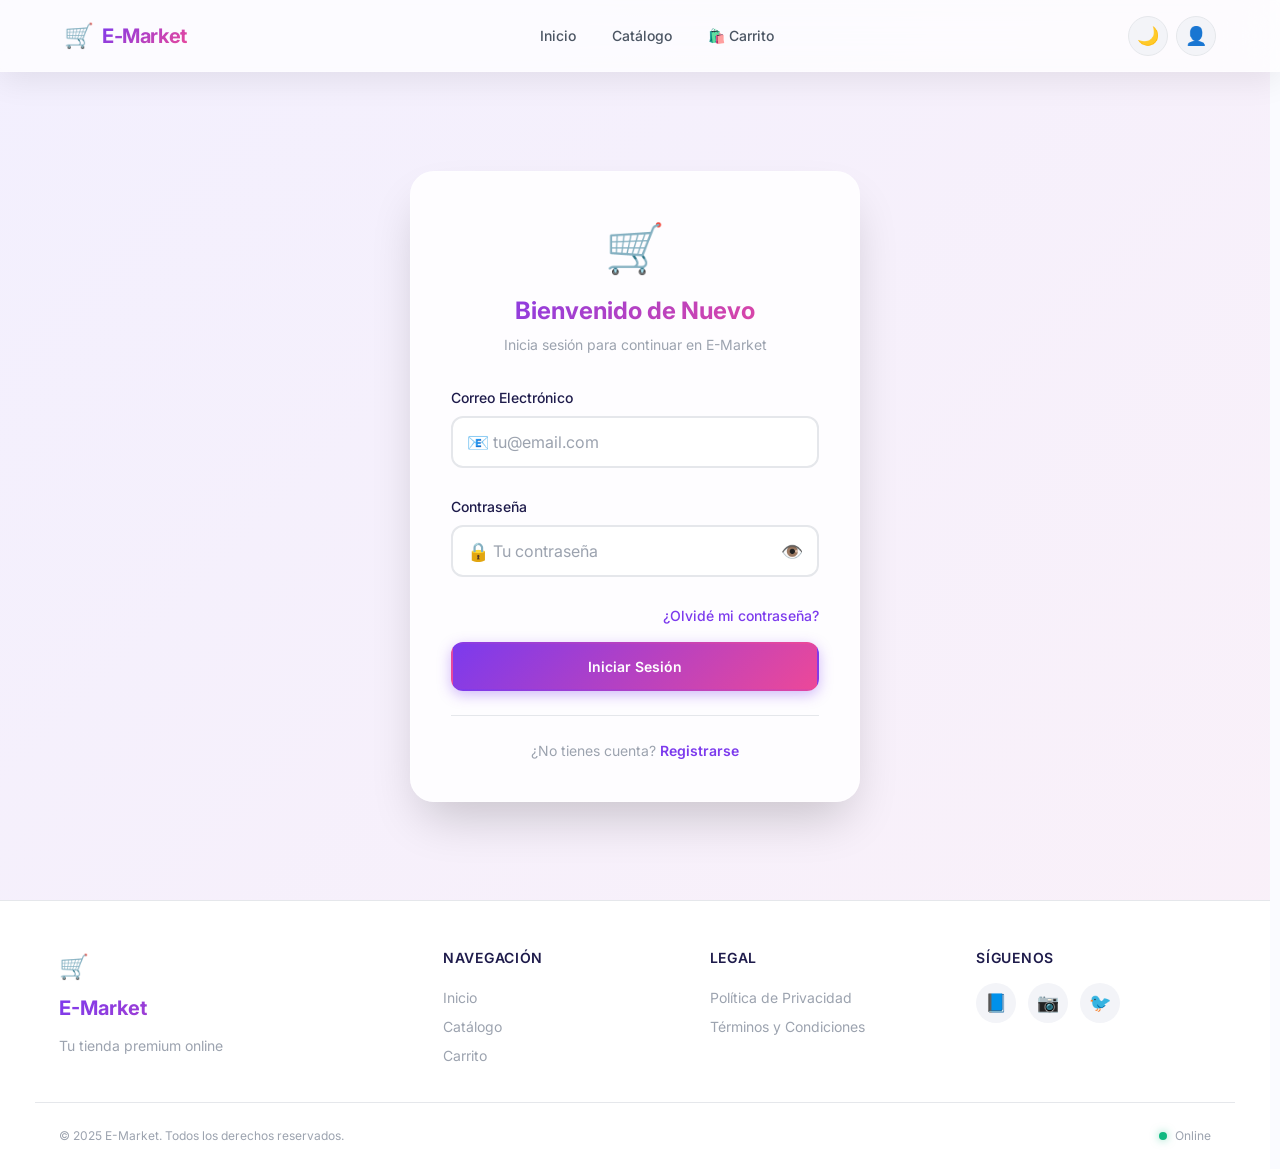
==== commit 1ce430f1: "primer commit" ====
--- a/pages/admin-dashboard.html
+++ b/pages/admin-dashboard.html
@@ -127,91 +127,93 @@
 
   <div class="toast-container" id="toast-container"></div>
 
-  <script type="module">
-    import { protectRoute, getCurrentUser, logout } from '../js/auth.js';
-    import { initTheme } from '../js/theme.js';
-    import { Store } from '../js/store.js';
-    import { getSalesMetrics, getTopProducts, renderBarChart } from '../js/admin.js';
-    import { formatCurrency, formatDate } from '../js/utils.js';
-
-    protectRoute('admin');
-    initTheme();
-
-    const user = getCurrentUser();
-    document.getElementById('admin-name').textContent = user?.name || 'Admin';
-
-    // Logout
-    document.getElementById('admin-logout').addEventListener('click', () => {
-      logout();
-      window.location.href = '../index.html';
-    });
-
-    // Mobile sidebar toggle
-    document.getElementById('admin-menu-btn').addEventListener('click', () => {
-      document.getElementById('admin-sidebar').classList.toggle('sidebar-open');
-    });
-
-    // Load metrics
-    const metrics = getSalesMetrics();
-    document.getElementById('metric-revenue').textContent = formatCurrency(metrics.totalRevenue);
-    document.getElementById('metric-products').textContent = metrics.totalProducts;
-    document.getElementById('metric-users').textContent = metrics.totalUsers;
-    document.getElementById('metric-active').textContent = metrics.activeUsers;
-
-    // Charts
-    const topProducts = getTopProducts(3);
-    if (topProducts.length > 0) {
-      renderBarChart('top-products-chart',
-        topProducts.map((p, i) => ({
-          label: p.title ? p.title.substring(0, 18) + '...' : 'Producto',
-          value: p.quantity || 0,
-          color: ['#7c3aed', '#ec4899', '#06b6d4'][i] || '#7c3aed'
-        })),
-        { title: 'Unidades Vendidas' }
-      );
-    } else {
-      document.getElementById('top-products-chart').style.display = 'none';
-      document.getElementById('chart-empty-1').style.display = 'block';
-    }
-
-    // Sales by status chart
-    const orders = Store.getOrders();
-    if (orders.length > 0) {
-      const statusCounts = { Pendiente: 0, Enviado: 0, Entregado: 0 };
-      orders.forEach(o => { if (statusCounts[o.status] !== undefined) statusCounts[o.status]++; });
-      renderBarChart('sales-status-chart',
-        [
-          { label: 'Pendiente', value: statusCounts.Pendiente, color: '#f59e0b' },
-          { label: 'Enviado', value: statusCounts.Enviado, color: '#06b6d4' },
-          { label: 'Entregado', value: statusCounts.Entregado, color: '#10b981' }
-        ],
-        { title: 'Cantidad de Órdenes' }
-      );
-    } else {
-      document.getElementById('sales-status-chart').style.display = 'none';
-      document.getElementById('chart-empty-2').style.display = 'block';
-    }
-
-    // Recent orders table
-    const recentOrders = [...orders].sort((a, b) => new Date(b.createdAt) - new Date(a.createdAt)).slice(0, 5);
-    const tbody = document.getElementById('recent-orders-body');
-
-    if (recentOrders.length === 0) {
-      document.getElementById('recent-orders-table').style.display = 'none';
-      document.getElementById('no-orders').style.display = 'block';
-    } else {
-      tbody.innerHTML = recentOrders.map(order => {
-        const statusClass = order.status === 'Pendiente' ? 'badge-warning' :
-                           order.status === 'Enviado' ? 'badge-info' : 'badge-success';
-        return `<tr>
-          <td>#${(order.id || '').substring(0, 8).toUpperCase()}</td>
-          <td>${order.userName || order.userEmail || 'Cliente'}</td>
-          <td>${formatDate(order.createdAt)}</td>
-          <td>${formatCurrency(order.total)}</td>
-          <td><span class="badge ${statusClass}">${order.status}</span></td>
-        </tr>`;
-      }).join('');
-    }
-  </script>
+ <script type="module">
+  import { protectRoute, getCurrentUser, logout } from '../js/auth.js';
+  import { initTheme } from '../js/theme.js';
+  import { Store } from '../js/store.js';
+  import { getSalesMetrics, getTopProducts, renderBarChart } from '../js/admin.js';
+  import { formatCurrency, formatDate } from '../js/utils.js';
+
+  protectRoute('admin');
+  initTheme();
+
+  const user = getCurrentUser();
+  document.getElementById('admin-name').textContent = user?.name || 'Admin';
+
+  // Logout
+  document.getElementById('admin-logout').addEventListener('click', () => {
+    logout();
+    window.location.href = '../index.html';
+  });
+
+  // Mobile sidebar toggle
+  document.getElementById('admin-menu-btn').addEventListener('click', () => {
+    document.getElementById('admin-sidebar').classList.toggle('sidebar-open');
+  });
+
+  // Load metrics
+  const metrics = getSalesMetrics();
+  document.getElementById('metric-revenue').textContent = formatCurrency(metrics.totalRevenue);
+  document.getElementById('metric-products').textContent = metrics.totalProducts;
+  document.getElementById('metric-users').textContent = metrics.totalUsers;
+  document.getElementById('metric-active').textContent = metrics.activeUsers;
+
+  // Charts
+  const topProducts = getTopProducts(3);
+  if (topProducts.length > 0) {
+    renderBarChart('top-products-chart',
+      topProducts.map((p, i) => ({
+        label: p.title ? p.title.substring(0, 18) + '...' : 'Producto',
+        value: p.totalSold || 0, // ✅ CORREGIDO: era p.quantity
+        color: ['#7c3aed', '#ec4899', '#06b6d4'][i] || '#7c3aed'
+      })),
+      { title: 'Unidades Vendidas' }
+    );
+  } else {
+    document.getElementById('top-products-chart').style.display = 'none';
+    document.getElementById('chart-empty-1').style.display = 'block';
+  }
+
+  // Sales by status chart
+  const orders = Store.getOrders();
+  if (orders.length > 0) {
+    const statusCounts = { Pendiente: 0, Enviado: 0, Entregado: 0 };
+    orders.forEach(o => { if (statusCounts[o.status] !== undefined) statusCounts[o.status]++; });
+    renderBarChart('sales-status-chart',
+      [
+        { label: 'Pendiente', value: statusCounts.Pendiente, color: '#f59e0b' },
+        { label: 'Enviado',   value: statusCounts.Enviado,   color: '#06b6d4' },
+        { label: 'Entregado', value: statusCounts.Entregado, color: '#10b981' }
+      ],
+      { title: 'Cantidad de Órdenes' }
+    );
+  } else {
+    document.getElementById('sales-status-chart').style.display = 'none';
+    document.getElementById('chart-empty-2').style.display = 'block';
+  }
+
+  // Recent orders table
+  const recentOrders = [...orders]
+    .sort((a, b) => new Date(b.createdAt) - new Date(a.createdAt))
+    .slice(0, 5);
+  const tbody = document.getElementById('recent-orders-body');
+
+  if (recentOrders.length === 0) {
+    document.getElementById('recent-orders-table').style.display = 'none';
+    document.getElementById('no-orders').style.display = 'block';
+  } else {
+    tbody.innerHTML = recentOrders.map(order => {
+      const statusClass = order.status === 'Pendiente' ? 'badge-warning' :
+                         order.status === 'Enviado'   ? 'badge-info'    : 'badge-success';
+      return `<tr>
+        <td>#${(order.id || '').substring(0, 8).toUpperCase()}</td>
+        <td>${order.userName || order.userEmail || 'Cliente'}</td>
+        <td>${formatDate(order.createdAt)}</td>
+        <td>${formatCurrency(order.total)}</td>
+        <td><span class="badge ${statusClass}">${order.status}</span></td>
+      </tr>`;
+    }).join('');
+  }
+</script>
 </body>
 </html>
--- a/css/components.css
+++ b/css/components.css
@@ -870,6 +870,81 @@
   color: var(--color-primary);
 }
 
+/* Form link */
+.form-link {
+  color: var(--color-primary);
+  font-weight: var(--font-weight-medium);
+  font-size: var(--font-sm);
+  transition: color var(--transition-fast);
+}
+
+.form-link:hover {
+  color: var(--color-primary-light);
+  text-decoration: underline;
+}
+
+/* Form actions row */
+.form-actions-row {
+  display: flex;
+  justify-content: flex-end;
+  margin-bottom: var(--space-4);
+}
+
+/* Form message (success/error) */
+.form-message {
+  padding: var(--space-3) var(--space-4);
+  border-radius: var(--radius-lg);
+  font-size: var(--font-sm);
+  margin-top: var(--space-4);
+  text-align: center;
+}
+
+.form-message.error {
+  background: rgba(var(--color-danger-rgb), .1);
+  color: var(--color-danger);
+  border: 1px solid rgba(var(--color-danger-rgb), .2);
+}
+
+.form-message.success {
+  background: rgba(var(--color-success-rgb), .1);
+  color: var(--color-success);
+  border: 1px solid rgba(var(--color-success-rgb), .2);
+}
+
+/* Form error visible state */
+.form-error.visible {
+  display: flex;
+}
+
+/* Password strength meter */
+.password-strength {
+  display: flex;
+  align-items: center;
+  gap: var(--space-3);
+  margin-top: var(--space-2);
+}
+
+.strength-bar {
+  flex: 1;
+  height: 4px;
+  background: var(--color-border);
+  border-radius: var(--radius-full);
+  overflow: hidden;
+}
+
+.strength-fill {
+  height: 100%;
+  width: 0;
+  border-radius: var(--radius-full);
+  transition: width var(--transition-normal), background var(--transition-normal);
+}
+
+.strength-label {
+  font-size: var(--font-xs);
+  font-weight: var(--font-weight-semibold);
+  min-width: 50px;
+}
+
 /* Select */
 .select {
   width: 100%;
@@ -1263,6 +1338,13 @@
   color: var(--color-text-secondary);
 }
 
+/* Category chips wrapper */
+.category-chips {
+  display: flex;
+  flex-wrap: wrap;
+  gap: var(--space-2);
+}
+
 /* Chips */
 .chip {
   display: inline-flex;
@@ -1285,7 +1367,8 @@
   background: rgba(var(--color-primary-rgb), .06);
 }
 
-.chip.active {
+.chip.active,
+.chip-active {
   background: var(--gradient-primary);
   color: #fff;
   border-color: transparent;
--- a/css/pages.css
+++ b/css/pages.css
@@ -186,9 +186,132 @@
   line-height: var(--line-height-relaxed);
 }
 
-/* — Featured Products Section ----------------------------- */
+/* — Featured / Categories Section ----------------------------- */
 .featured-section {
   background: var(--color-bg);
+}
+
+/* Categories grid */
+.categories-grid {
+  display: grid;
+  grid-template-columns: repeat(auto-fill, minmax(240px, 1fr));
+  gap: var(--space-6);
+}
+
+.category-card {
+  position: relative;
+  display: flex;
+  flex-direction: column;
+  align-items: center;
+  text-align: center;
+  padding: var(--space-8) var(--space-6);
+  border-radius: var(--radius-xl);
+  background: var(--color-surface);
+  border: 1px solid var(--color-border);
+  box-shadow: var(--shadow-md);
+  transition: transform var(--transition-normal),
+              box-shadow var(--transition-normal),
+              border-color var(--transition-normal);
+  text-decoration: none;
+  overflow: hidden;
+  cursor: pointer;
+}
+
+.category-card::before {
+  content: '';
+  position: absolute;
+  top: 0;
+  left: 0;
+  right: 0;
+  height: 4px;
+  background: var(--card-accent, var(--color-primary));
+  border-radius: var(--radius-xl) var(--radius-xl) 0 0;
+}
+
+.category-card:hover {
+  transform: translateY(-8px);
+  box-shadow: var(--shadow-xl), 0 0 40px color-mix(in srgb, var(--card-accent, var(--color-primary)) 20%, transparent);
+  border-color: var(--card-accent, var(--color-primary));
+}
+
+.category-card-icon {
+  font-size: 3rem;
+  margin-bottom: var(--space-4);
+  filter: drop-shadow(0 4px 8px rgba(0,0,0,.1));
+  transition: transform var(--transition-normal);
+}
+
+.category-card:hover .category-card-icon {
+  transform: scale(1.2) rotate(-5deg);
+}
+
+.category-card-preview {
+  width: 100px;
+  height: 100px;
+  margin-bottom: var(--space-4);
+  display: flex;
+  align-items: center;
+  justify-content: center;
+  background: var(--gradient-subtle);
+  border-radius: var(--radius-lg);
+  overflow: hidden;
+}
+
+.category-card-preview img {
+  width: 80%;
+  height: 80%;
+  object-fit: contain;
+  transition: transform var(--transition-normal);
+}
+
+.category-card:hover .category-card-preview img {
+  transform: scale(1.1);
+}
+
+.category-card-title {
+  font-size: var(--font-lg);
+  font-weight: var(--font-weight-semibold);
+  color: var(--color-text);
+  margin-bottom: var(--space-1);
+}
+
+.category-card-count {
+  font-size: var(--font-sm);
+  color: var(--color-text-muted);
+  margin-bottom: var(--space-3);
+}
+
+.category-card-arrow {
+  display: inline-flex;
+  align-items: center;
+  justify-content: center;
+  width: 36px;
+  height: 36px;
+  border-radius: var(--radius-full);
+  background: rgba(var(--color-primary-rgb), .1);
+  color: var(--color-primary);
+  font-size: var(--font-lg);
+  transition: background var(--transition-fast), transform var(--transition-fast);
+}
+
+.category-card:hover .category-card-arrow {
+  background: var(--card-accent, var(--color-primary));
+  color: #fff;
+  transform: translateX(4px);
+}
+
+@media (max-width: 640px) {
+  .categories-grid {
+    grid-template-columns: repeat(2, 1fr);
+    gap: var(--space-4);
+  }
+  .category-card {
+    padding: var(--space-6) var(--space-4);
+  }
+  .category-card-preview {
+    width: 70px;
+    height: 70px;
+  }
 }
 
 .section-header {
@@ -344,13 +467,21 @@
 /* ==========================================================
    AUTH PAGES (Login / Register)
    ========================================================== */
+.auth-page {
+  min-height: 100vh;
+  display: flex;
+  align-items: center;
+  justify-content: center;
+  padding-top: var(--navbar-height);
+  background: var(--gradient-subtle);
+}
+
 .auth-container {
   display: flex;
   align-items: center;
   justify-content: center;
-  min-height: 100vh;
-  padding: var(--navbar-height) var(--space-4) var(--space-8);
-  background: var(--gradient-subtle);
+  width: 100%;
+  padding: var(--space-8) var(--space-4);
 }
 
 .auth-card {
@@ -462,6 +593,37 @@
 
 .auth-footer a:hover {
   color: var(--color-primary-light);
+}
+
+/* Auth page switcher link */
+.auth-switch {
+  text-align: center;
+  margin-top: var(--space-6);
+  padding-top: var(--space-6);
+  border-top: 1px solid var(--color-border);
+  font-size: var(--font-sm);
+  color: var(--color-text-muted);
+}
+
+.auth-switch a {
+  color: var(--color-primary);
+  font-weight: var(--font-weight-semibold);
+  transition: color var(--transition-fast);
+}
+
+.auth-switch a:hover {
+  color: var(--color-primary-light);
+}
+
+.auth-header {
+  text-align: center;
+  margin-bottom: var(--space-8);
+}
+
+.auth-logo {
+  font-size: 3rem;
+  display: block;
+  margin-bottom: var(--space-3);
 }
 
 /* Password toggle inside input */
@@ -1332,8 +1494,7 @@
    ADMIN PAGES
    ========================================================== */
 .admin-layout {
-  display: grid;
-  grid-template-columns: var(--sidebar-width) 1fr;
+  display: block;
   min-height: 100vh;
 }
 
@@ -1651,3 +1812,169 @@
   margin-bottom: var(--space-8);
   line-height: var(--line-height-relaxed);
 }
+
+/* ==========================================================
+   PROFILE ORDERS HISTORY
+   ========================================================== */
+.orders-card {
+  display: flex;
+  flex-direction: column;
+  gap: var(--space-4);
+  background: var(--color-surface);
+  border: 1px solid var(--color-border);
+  border-radius: var(--radius-xl);
+  padding: var(--space-6);
+  box-shadow: var(--shadow-sm);
+}
+
+.orders-header {
+  border-bottom: 1px solid var(--color-border);
+  padding-bottom: var(--space-4);
+  margin-bottom: var(--space-2);
+}
+
+.orders-title {
+  font-size: var(--font-xl);
+  font-weight: var(--font-weight-bold);
+  color: var(--color-text);
+}
+
+.orders-list {
+  display: flex;
+  flex-direction: column;
+  gap: var(--space-4);
+}
+
+.order-entry {
+  border: 1px solid var(--color-border);
+  border-radius: var(--radius-lg);
+  background: var(--color-bg);
+  overflow: hidden;
+  transition: box-shadow var(--transition-fast), border-color var(--transition-fast);
+}
+
+.order-entry:hover {
+  border-color: var(--color-primary-light);
+  box-shadow: var(--shadow-sm);
+}
+
+.order-summary {
+  display: flex;
+  align-items: center;
+  justify-content: space-between;
+  padding: var(--space-4) var(--space-6);
+  cursor: pointer;
+  background: var(--color-surface);
+}
+
+.order-main-info {
+  display: flex;
+  flex-direction: column;
+  gap: var(--space-1);
+}
+
+.order-id {
+  font-weight: var(--font-weight-bold);
+  color: var(--color-primary);
+  font-family: monospace;
+}
+
+.order-date {
+  font-size: var(--font-sm);
+  color: var(--color-text-secondary);
+}
+
+.order-meta {
+  display: flex;
+  align-items: center;
+  gap: var(--space-4);
+}
+
+.order-total {
+  font-weight: var(--font-weight-bold);
+  font-size: var(--font-lg);
+  color: var(--color-text);
+}
+
+.order-expand-btn {
+  background: none;
+  border: none;
+  font-size: var(--font-sm);
+  color: var(--color-text-muted);
+  cursor: pointer;
+  transition: color var(--transition-fast);
+  padding: var(--space-2);
+}
+
+.order-expand-btn:hover {
+  color: var(--color-primary);
+}
+
+.order-details {
+  padding: var(--space-4) var(--space-6);
+  border-top: 1px solid var(--color-border);
+  background: var(--color-bg);
+}
+
+.order-items-list {
+  display: flex;
+  flex-direction: column;
+  gap: var(--space-2);
+}
+
+.order-item {
+  display: flex;
+  justify-content: space-between;
+  padding-bottom: var(--space-2);
+  border-bottom: 1px dashed var(--color-border);
+}
+
+.order-item:last-child {
+  border-bottom: none;
+  padding-bottom: 0;
+}
+
+.order-item-name {
+  flex: 1;
+  font-weight: var(--font-weight-medium);
+  color: var(--color-text);
+}
+
+.order-item-qty {
+  color: var(--color-text-secondary);
+  width: 40px;
+  text-align: right;
+}
+
+.order-item-price {
+  font-weight: var(--font-weight-bold);
+  color: var(--color-text);
+  width: 80px;
+  text-align: right;
+}
+
+.order-address {
+  margin-top: var(--space-4);
+  font-size: var(--font-sm);
+  color: var(--color-text-secondary);
+  background: var(--color-surface);
+  padding: var(--space-3);
+  border-radius: var(--radius-md);
+  border: 1px solid var(--color-border-light);
+}
+
+.empty-state {
+  display: flex;
+  flex-direction: column;
+  align-items: center;
+  justify-content: center;
+  gap: var(--space-4);
+  padding: var(--space-8);
+  text-align: center;
+  color: var(--color-text-secondary);
+}
+
+.empty-icon {
+  font-size: 3rem;
+  opacity: 0.5;
+}
